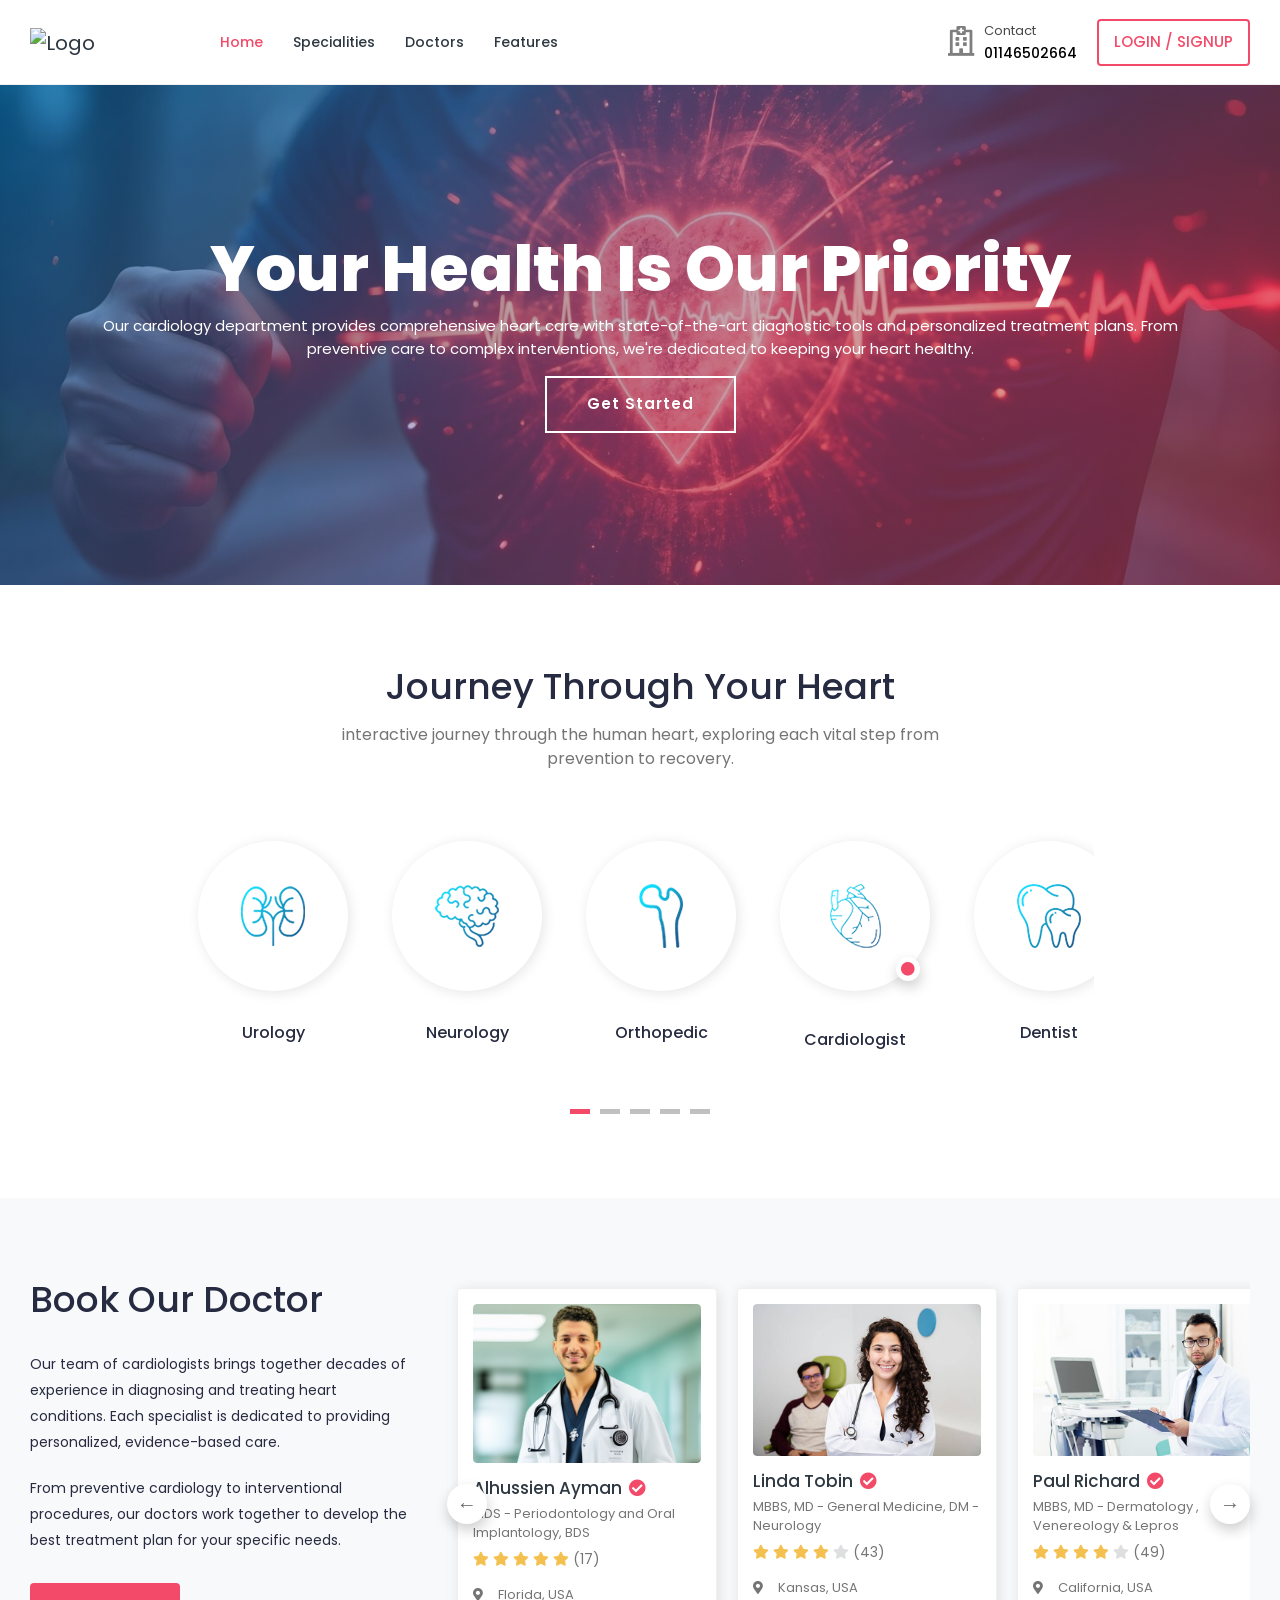
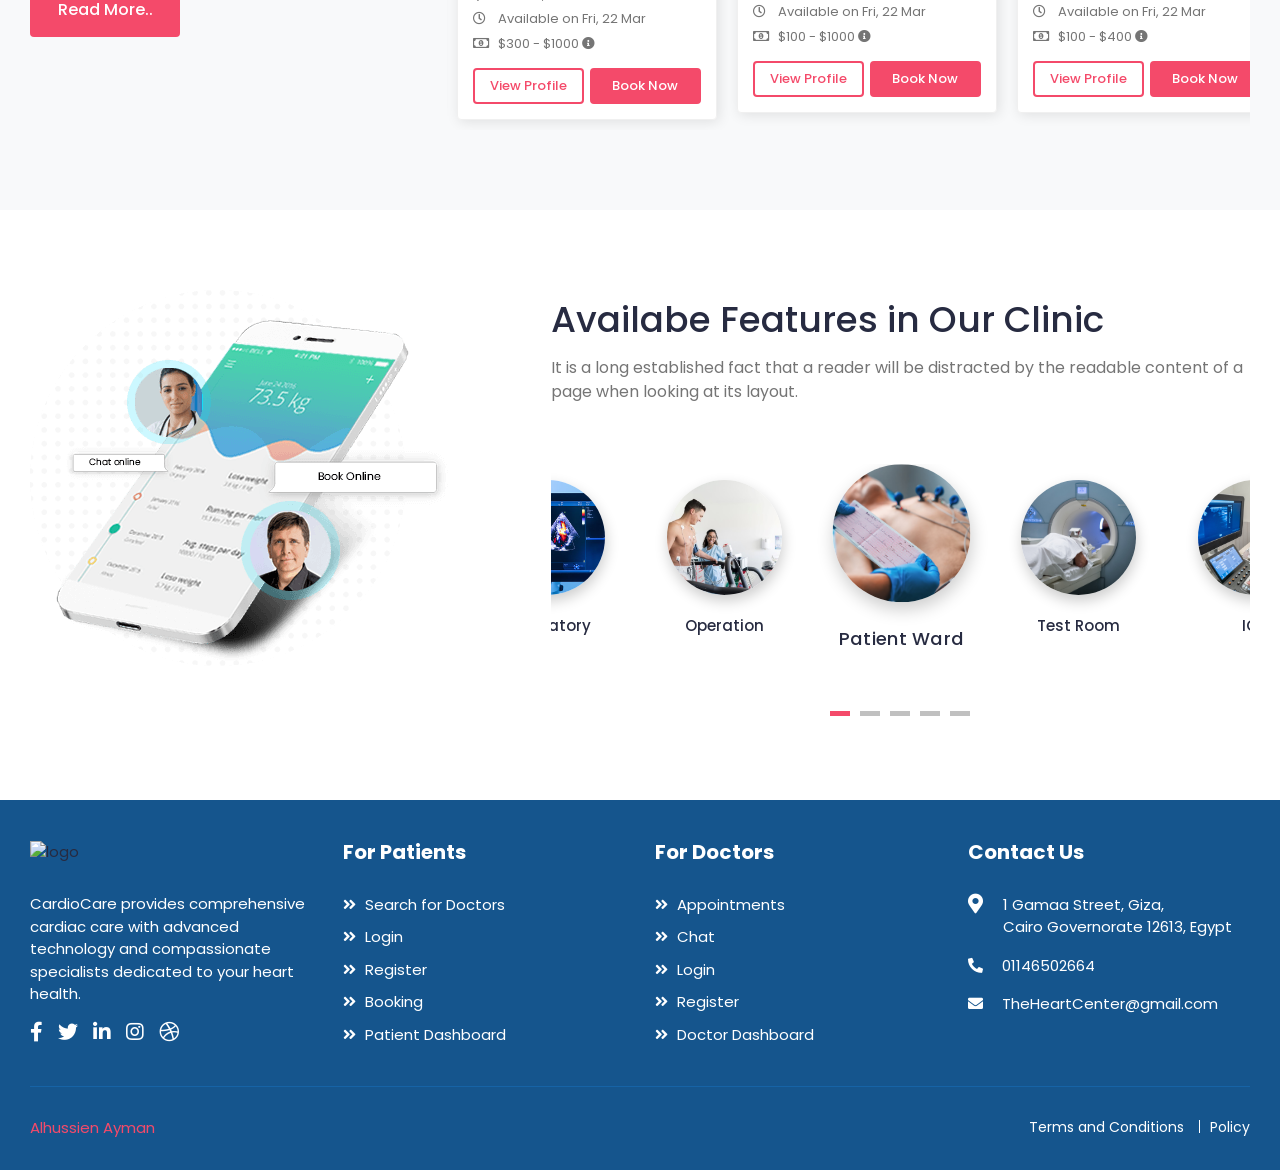
==== Frontend/index.html @ 0a68c45b "index add" ====
<!DOCTYPE html>
<html lang="en">
  <head>
    <meta charset="utf-8" />
    <meta
      name="viewport"
      content="width=device-width, initial-scale=1.0, user-scalable=0"
    />

    <title>Cardiology_WTever</title>

    <!-- Favicons -->
    <link
      type="image/x-icon"
      href="assets/img/LogoCardioshape.png"
      rel="icon"
    />

    <!-- Bootstrap CSS -->
    <link rel="stylesheet" href="assets/css/bootstrap.min.css" />

    <!-- Fontawesome CSS -->
    <link
      rel="stylesheet"
      href="assets/plugins/fontawesome/css/fontawesome.min.css"
    />
    <link rel="stylesheet" href="assets/plugins/fontawesome/css/all.min.css" />

    <!-- Main CSS -->
    <link rel="stylesheet" href="assets/css/style.css" />
    <link rel="stylesheet" href="assets/css/index.css" />
  </head>
  <body>
<!-- Main Wrapper -->
<div class="main-wrapper">
    <!-- Header -->
    <header class="header">
      <nav class="navbar navbar-expand-lg header-nav">
        <div class="navbar-header">
          <a id="mobile_btn" href="javascript:void(0);">
            <span class="bar-icon">
              <span></span>
              <span></span>
              <span></span>
            </span>
          </a>
          <a href="index.html" class="navbar-brand logo">
            <img src="assets/img/logotest.png" class="img-fluid" alt="Logo" />
          </a>
        </div>
        <div class="main-menu-wrapper">
          <div class="menu-header">
            <a href="index.html" class="menu-logo">
              <img src="assets/img/logotest.png" class="img-fluid" alt="Logo" />
            </a>
            <a id="menu_close" class="menu-close" href="javascript:void(0);">
              <i class="fas fa-times"></i>
            </a>
          </div>
          <ul class="main-nav">
            <li class="active">
              <a href="index.html">Home</a>
            </li>
            <li class="has-submenu">
              <a href="#Specialities"> Specialities </a>
              <ul class="submenu">
           
              </ul>
            </li>
            <li class="has-submenu">
              <a href="#Doctors">Doctors </a>
              <ul class="submenu">

              </ul>
            </li>
         
            <li>
              <a href="#Features" >Features</a>
            </li>
            <li class="login-link">
              <a href="login.html">Login / Signup</a>
            </li>
          </ul>
        </div>
        <ul class="nav header-navbar-rht">
          <li class="nav-item contact-item">
            <div class="header-contact-img">
              <i class="far fa-hospital"></i>
            </div>
            <div class="header-contact-detail">
              <p class="contact-header">Contact</p>
              <p class="contact-info-header">01146502664</p>
            </div>
          </li>
          <li class="nav-item">
            <a class="nav-link header-login custom-button" href="login.html"
              >login / Signup
            </a>
          </li>
        </ul>
      </nav>
    </header>
    <!-- /Header -->
 <!-- Home Banner -->
  <section class="hero">
        <div class="container">
            <h1>Your Health Is Our Priority</h1>
            <p>Our cardiology department provides comprehensive heart care with state-of-the-art diagnostic tools and personalized treatment plans. From preventive care to complex interventions, we're dedicated to keeping your heart healthy.</p>
            <a href="login.html" class="cta-button">Get Started</a>
        </div>
    </section>

  </section>
   <!-- Clinic and Specialities -->
   <section id="Specialities" class="section section-specialities">
    <div class="container-fluid">
      <div class="section-header text-center">
        <h2>Journey Through Your Heart</h2>
        <p class="sub-title">
            interactive journey through the human heart, exploring each vital step from prevention to recovery. 
      </div>
      <div class="row justify-content-center">
        <div class="col-md-9">
          <!-- Slider -->
          <div class="specialities-slider slider">
            <!-- Slider Item -->
            <div class="speicality-item text-center">
              <div class="speicality-img">
                <img
                  src="assets/img/specialities/specialities-01.png"
                  class="img-fluid"
                  alt="Speciality"
                />
                <!-- <span><i class="fa fa-circle" style="color: rgb(255, 221, 1);" aria-hidden="false"></i></span> -->
              </div>
              <p>Urology</p>
            </div>
            <!-- /Slider Item -->

            <!-- Slider Item -->
            <div class="speicality-item text-center">
              <div class="speicality-img">
                <img
                  src="assets/img/specialities/specialities-02.png"
                  class="img-fluid"
                  alt="Speciality"
                />
                <!-- <span><i class="fa fa-circle" aria-hidden="true"></i></span> -->
              </div>
              <p>Neurology</p>
            </div>
            <!-- /Slider Item -->

            <!-- Slider Item -->
            <div class="speicality-item text-center">
              <div class="speicality-img">
                <img
                  src="assets/img/specialities/specialities-03.png"
                  class="img-fluid"
                  alt="Speciality"
                />
                <!-- <span><i class="fa fa-circle" aria-hidden="true"></i></span> -->
              </div>
              <p>Orthopedic</p>
            </div>
            <!-- /Slider Item -->

            <!-- Slider Item -->
            <div class="speicality-item text-center">
              <a
                href="another-page.html"
                style="
                  text-decoration: none;
                  display: inline-block;
                  width: 100%;
                "
              >
                <div class="speicality-img" style="position: relative">
                  <img
                    src="assets/img/specialities/specialities-04.png"
                    class="img-fluid"
                    alt="Speciality"
                  />
                  <span>
                    <i
                      class="fa fa-circle"
                      style="color: #f44a6a; font-size: 14px"
                      aria-hidden="true"
                    ></i>
                  </span>
                </div>
              </a>
              <p>Cardiologist</p>
            </div>

            <!-- /Slider Item -->

            <!-- Slider Item -->
            <div class="speicality-item text-center">
              <div class="speicality-img">
                <img
                  src="assets/img/specialities/specialities-05.png"
                  class="img-fluid"
                  alt="Speciality"
                />
                <!-- <span><i class="fa fa-circle" aria-hidden="true"></i></span> -->
              </div>
              <p>Dentist</p>
            </div>
            <!-- /Slider Item -->
          </div>
          <!-- /Slider -->
        </div>
      </div>
    </div>
  </section>
  <!-- Clinic and Specialities -->
  <!-- Popular Section -->
  <section id="Doctors"  class="section section-doctor">
    <div class="container-fluid">
      <div class="row">
        <div class="col-lg-4">
          <div class="section-header">
            <h2>Book Our Doctor</h2>
        
          </div>
          <div class="about-content">
            <p>
              Our team of cardiologists brings together decades of experience in diagnosing and treating heart conditions. Each specialist is dedicated to providing personalized, evidence-based care.
            </p>
            <p>
              From preventive cardiology to interventional procedures, our doctors work together to develop the best treatment plan for your specific needs.
            </p>
            <a href="javascript:;">Read More..</a>
          </div>
        </div>
        <div class="col-lg-8">
          <div class="doctor-slider slider">
            <!-- Doctor Widget -->
            <div class="profile-widget">
              <div class="doc-img">
                <a href="doctor-profile.html">
                  <img
                    class="img-fluid"
                    alt="User Image"
                    src="assets/img/doctors/Dr.AlhussienAyman.png"
                  />
                </a>
                <a href="javascript:void(0)" class="fav-btn">
                  <i class="far fa-bookmark"></i>
                </a>
              </div>
              <div class="pro-content">
                <h3 class="title">
                  <a href="doctor-profile.html">Alhussien Ayman</a>
                  <i class="fas fa-check-circle verified"></i>
                </h3>
                <p class="speciality">
                  MDS - Periodontology and Oral Implantology, BDS
                </p>
                <div class="rating">
                  <i class="fas fa-star filled"></i>
                  <i class="fas fa-star filled"></i>
                  <i class="fas fa-star filled"></i>
                  <i class="fas fa-star filled"></i>
                  <i class="fas fa-star filled"></i>
                  <span class="d-inline-block average-rating">(17)</span>
                </div>
                <ul class="available-info">
                  <li>
                    <i class="fas fa-map-marker-alt"></i> Florida, USA
                  </li>
                  <li>
                    <i class="far fa-clock"></i> Available on Fri, 22 Mar
                  </li>
                  <li>
                    <i class="far fa-money-bill-alt"></i> $300 - $1000
                    <i
                      class="fas fa-info-circle"
                      data-toggle="tooltip"
                      title="Lorem Ipsum"
                    ></i>
                  </li>
                </ul>
                <div class="row row-sm">
                  <div class="col-6">
                    <a href="doctor-profile.html" class="btn view-btn"
                      >View Profile</a
                    >
                  </div>
                  <div class="col-6">
                    <a href="booking.html" class="btn book-btn">Book Now</a>
                  </div>
                </div>
              </div>
            </div>
            <!-- /Doctor Widget -->

            <!-- Doctor Widget -->
            <div class="profile-widget">
              <div class="doc-img">
                <a href="doctor-profile.html">
                  <img
                    class="img-fluid"
                    alt="User Image"
                    src="assets/img/doctors/doctor-07.jpg"
                  />
                </a>
                <a href="javascript:void(0)" class="fav-btn">
                  <i class="far fa-bookmark"></i>
                </a>
              </div>
              <div class="pro-content">
                <h3 class="title">
                  <a href="doctor-profile.html">Linda Tobin</a>
                  <i class="fas fa-check-circle verified"></i>
                </h3>
                <p class="speciality">
                  MBBS, MD - General Medicine, DM - Neurology
                </p>
                <div class="rating">
                  <i class="fas fa-star filled"></i>
                  <i class="fas fa-star filled"></i>
                  <i class="fas fa-star filled"></i>
                  <i class="fas fa-star filled"></i>
                  <i class="fas fa-star"></i>
                  <span class="d-inline-block average-rating">(43)</span>
                </div>
                <ul class="available-info">
                  <li><i class="fas fa-map-marker-alt"></i> Kansas, USA</li>
                  <li>
                    <i class="far fa-clock"></i> Available on Fri, 22 Mar
                  </li>
                  <li>
                    <i class="far fa-money-bill-alt"></i> $100 - $1000
                    <i
                      class="fas fa-info-circle"
                      data-toggle="tooltip"
                      title="Lorem Ipsum"
                    ></i>
                  </li>
                </ul>
                <div class="row row-sm">
                  <div class="col-6">
                    <a href="doctor-profile.html" class="btn view-btn"
                      >View Profile</a
                    >
                  </div>
                  <div class="col-6">
                    <a href="booking.html" class="btn book-btn">Book Now</a>
                  </div>
                </div>
              </div>
            </div>
            <!-- /Doctor Widget -->

            <!-- Doctor Widget -->
            <div class="profile-widget">
              <div class="doc-img">
                <a href="doctor-profile.html">
                  <img
                    class="img-fluid"
                    alt="User Image"
                    src="assets/img/doctors/doctor-08.jpg"
                  />
                </a>
                <a href="javascript:void(0)" class="fav-btn">
                  <i class="far fa-bookmark"></i>
                </a>
              </div>
              <div class="pro-content">
                <h3 class="title">
                  <a href="doctor-profile.html">Paul Richard</a>
                  <i class="fas fa-check-circle verified"></i>
                </h3>
                <p class="speciality">
                  MBBS, MD - Dermatology , Venereology & Lepros
                </p>
                <div class="rating">
                  <i class="fas fa-star filled"></i>
                  <i class="fas fa-star filled"></i>
                  <i class="fas fa-star filled"></i>
                  <i class="fas fa-star filled"></i>
                  <i class="fas fa-star"></i>
                  <span class="d-inline-block average-rating">(49)</span>
                </div>
                <ul class="available-info">
                  <li>
                    <i class="fas fa-map-marker-alt"></i> California, USA
                  </li>
                  <li>
                    <i class="far fa-clock"></i> Available on Fri, 22 Mar
                  </li>
                  <li>
                    <i class="far fa-money-bill-alt"></i> $100 - $400
                    <i
                      class="fas fa-info-circle"
                      data-toggle="tooltip"
                      title="Lorem Ipsum"
                    ></i>
                  </li>
                </ul>
                <div class="row row-sm">
                  <div class="col-6">
                    <a href="doctor-profile.html" class="btn view-btn"
                      >View Profile</a
                    >
                  </div>
                  <div class="col-6">
                    <a href="booking.html" class="btn book-btn">Book Now</a>
                  </div>
                </div>
              </div>
            </div>
            <!-- Doctor Widget -->
          </div>
        </div>
      </div>
    </div>
  </section>
  <!-- /Popular Section -->

   <!-- Availabe Features -->
   <section id ="Features" class="section section-features">
    <div class="container-fluid">
      <div class="row">
        <div class="col-md-5 features-img">
          <img
            src="assets/img/features/feature.png"
            class="img-fluid"
            alt="Feature"
          />
        </div>
        <div class="col-md-7">
          <div class="section-header">
            <h2 class="mt-2">Availabe Features in Our Clinic</h2>
            <p>
              It is a long established fact that a reader will be distracted
              by the readable content of a page when looking at its layout.
            </p>
          </div>
          <div class="features-slider slider">
            <!-- Slider Item -->
            <div class="feature-item text-center">
              <img
                src="assets/img/features/ECG.jpg"
                class="img-fluid"
                alt="Feature"
              />
              <p>Patient Ward</p>
            </div>
            <!-- /Slider Item -->

            <!-- Slider Item -->
            <div class="feature-item text-center">
              <img
                src="assets/img/features/Cardiac MRI.jpg"
                class="img-fluid"
                alt="Feature"
              />
              <p>Test Room</p>
            </div>
            <!-- /Slider Item -->

            <!-- Slider Item -->
            <div class="feature-item text-center">
              <img
                src="assets/img/features/ECHO.jpg"
                class="img-fluid"
                alt="Feature"
              />
              <p>ICU</p>
            </div>
            <!-- /Slider Item -->

            <!-- Slider Item -->
            <div class="feature-item text-center">
              <img
                src="assets/img/features/3D-Echocardiography.jpg"
                class="img-fluid"
                alt="Feature"
              />
              <p>Laboratory</p>
            </div>
            <!-- /Slider Item -->

            <!-- Slider Item -->
            <div class="feature-item text-center">
              <img
                src="assets/img/features/Stess Testing.jpg"
                class="img-fluid"
                alt="Feature"
              />
              <p>Operation</p>
            </div>
            <!-- /Slider Item -->

            <!-- /Slider Item -->
          </div>
        </div>
      </div>
    </div>
  </section>
  <!-- Availabe Features -->
  <!-- Availabe Features -->

  <!-- Footer -->
  <footer class="footer">
    <!-- Footer Top -->
    <div class="footer-top">
      <div class="container-fluid">
        <div class="row">
          <div class="col-lg-3 col-md-6">
            <!-- Footer Widget -->
            <div class="footer-widget footer-about">
              <div class="footer-logo">
                <img src="assets/img/footerlogo.png" alt="logo" />
              </div>
              <div class="footer-about-content">
                <p>
                  CardioCare provides comprehensive cardiac care with advanced technology and compassionate specialists dedicated to your heart health.
                </p>
                <div class="social-icon">
                  <ul>
                    <li>
                      <a href="#" target="_blank"
                        ><i class="fab fa-facebook-f"></i>
                      </a>
                    </li>
                    <li>
                      <a href="#" target="_blank"
                        ><i class="fab fa-twitter"></i>
                      </a>
                    </li>
                    <li>
                      <a href="#" target="_blank"
                        ><i class="fab fa-linkedin-in"></i
                      ></a>
                    </li>
                    <li>
                      <a href="#" target="_blank"
                        ><i class="fab fa-instagram"></i
                      ></a>
                    </li>
                    <li>
                      <a href="#" target="_blank"
                        ><i class="fab fa-dribbble"></i>
                      </a>
                    </li>
                  </ul>
                </div>
              </div>
            </div>
            <!-- /Footer Widget -->
          </div>

          <div class="col-lg-3 col-md-6">
            <!-- Footer Widget -->
            <div class="footer-widget footer-menu">
              <h2 class="footer-title">For Patients</h2>
              <ul>
                <li>
                  <a href="search.html"
                    ><i class="fas fa-angle-double-right"></i> Search for
                    Doctors</a
                  >
                </li>
                <li>
                  <a href="login.html"
                    ><i class="fas fa-angle-double-right"></i> Login</a
                  >
                </li>
                <li>
                  <a href="register.html"
                    ><i class="fas fa-angle-double-right"></i> Register</a
                  >
                </li>
                <li>
                  <a href="booking.html"
                    ><i class="fas fa-angle-double-right"></i> Booking</a
                  >
                </li>
                <li>
                  <a href="patient-dashboard.html"
                    ><i class="fas fa-angle-double-right"></i> Patient
                    Dashboard</a
                  >
                </li>
              </ul>
            </div>
            <!-- /Footer Widget -->
          </div>

          <div class="col-lg-3 col-md-6">
            <!-- Footer Widget -->
            <div class="footer-widget footer-menu">
              <h2 class="footer-title">For Doctors</h2>
              <ul>
                <li>
                  <a href="appointments.html"
                    ><i class="fas fa-angle-double-right"></i>
                    Appointments</a
                  >
                </li>
                <li>
                  <a href="chat.html"
                    ><i class="fas fa-angle-double-right"></i> Chat</a
                  >
                </li>
                <li>
                  <a href="login.html"
                    ><i class="fas fa-angle-double-right"></i> Login</a
                  >
                </li>
                <li>
                  <a href="doctor-register.html"
                    ><i class="fas fa-angle-double-right"></i> Register</a
                  >
                </li>
                <li>
                  <a href="doctor-dashboard.html"
                    ><i class="fas fa-angle-double-right"></i> Doctor
                    Dashboard</a
                  >
                </li>
              </ul>
            </div>
            <!-- /Footer Widget -->
          </div>

          <div class="col-lg-3 col-md-6">
            <!-- Footer Widget -->
            <div class="footer-widget footer-contact">
              <h2 class="footer-title">Contact Us</h2>
              <div class="footer-contact-info">
                <div class="footer-address">
                  <span><i class="fas fa-map-marker-alt"></i></span>
                 <p>
                  1 Gamaa Street, Giza,<br />
                  Cairo Governorate 12613, Egypt
                  </p> 
                </div>
                <p>
                  <i class="fas fa-phone-alt"></i>
                  01146502664
                </p>
                <p class="mb-0">
                  <i class="fas fa-envelope"></i>
                  TheHeartCenter@gmail.com
                </p>
              </div>
            </div>
            <!-- /Footer Widget -->
          </div>
        </div>
      </div>
    </div>
    <!-- /Footer Top -->

    <!-- Footer Bottom -->
    <div class="footer-bottom">
      <div class="container-fluid">
        <!-- Copyright -->
        <div class="copyright">
          <div class="row">
            <div class="col-md-6 col-lg-6">
              <div class="copyright-text">
                <p class="mb-0">
                  <a
                    href="https://www.youtube.com/channel/UCOf3bbODZA6ec8B9465gD2Q"
                    >Alhussien Ayman
                  </a>
                </p>
              </div>
            </div>
            <div class="col-md-6 col-lg-6">
              <!-- Copyright Menu -->
              <div class="copyright-menu">
                <ul class="policy-menu">
                  <li>
                    <a href="term-condition.html">Terms and Conditions</a>
                  </li>
                  <li><a href="privacy-policy.html">Policy</a></li>
                </ul>
              </div>
              <!-- /Copyright Menu -->
            </div>
          </div>
        </div>
        <!-- /Copyright -->
      </div>
    </div>
    <!-- /Footer Bottom -->
  </footer>
  <!-- /Footer -->
</div>
<!-- /Main Wrapper -->

    <!-- jQuery -->
    <script src="assets/js/jquery.min.js"></script>

    <!-- Bootstrap Core JS -->
    <script src="assets/js/popper.min.js"></script>
    <script src="assets/js/bootstrap.min.js"></script>

    <!-- Slick JS -->
    <script src="assets/js/slick.js"></script>

    <!-- Custom JS -->
    <script src="assets/js/script.js"></script>
  </body>

  <!-- doccure/  30 Nov 2019 04:11:53 GMT -->
</html>
---- Frontend/assets/css/style.css ----
/*============================
 [Table of CSS]
 
1. General
2. Table
3. Bootstrap Classes
4. Avatar
5. Select2
6. Nav Tabs
7. Modal
8. Components
9. Slick Slider
10. Focus Label
11. Header
12. Mobile Menu
13. Footer
14. Login
15. Home
16. Search
17. Doctor Profile
18. Booking
19. Checkout
20. Booking Success
21. Invoice View
22. Schedule Timings
23. Doctor Dashboard
24. Patient Profile
25. Add Billing
26. Chat
27. Doctor Profile Settings
28. Calendar
29. Patient Dashboard
30. Profile Settings
31. Appoitment List
37. Terms and Conditions
38. Responsive

========================================*/

/*-----------------
	1. General
-----------------------*/

@import url('https://fonts.googleapis.com/css?family=Poppins:300,400,500,700,900');
@font-face {
	font-family: 'Material Icons';
	font-style: normal;
	font-weight: 400;
	src: url(../fonts/MaterialIcons-Regular.eot); /* For IE6-8 */
	src: local('Material Icons'),
	local('MaterialIcons-Regular'),
	url(../fonts/MaterialIcons-Regular.html) format('woff2'),
	url(../fonts/MaterialIcons-Regular.woff) format('woff'),
	url(../fonts/MaterialIcons-Regular.ttf) format('truetype');
}
.material-icons {
	font-family: 'Material Icons';
	font-weight: normal;
	font-style: normal;
	font-size: 24px;
	display: inline-block;
	line-height: 1;
	text-transform: none;
	letter-spacing: normal;
	word-wrap: normal;
	white-space: nowrap;
	direction: ltr;
	-webkit-font-smoothing: antialiased;
	text-rendering: optimizeLegibility;
	-moz-osx-font-smoothing: grayscale;
	font-feature-settings: 'liga';
}

html {
    height: 100%;
}
body {
	background-color: #f8f9fa;
	color: #272b41;
    font-family: "Poppins",sans-serif;
	font-size: 0.9375rem;
    height: 100%;
	overflow-x: hidden;
}
h1, h2, h3, h4, h5, h6 {
	color: #272b41;
	font-weight: 500;
}
.h1, h1 {
    font-size: 2.25rem;
}
.h2, h2 {
    font-size: 1.875rem;
}
.h3, h3 {
    font-size: 1.5rem;
}
.h4, h4 {
    font-size: 1.125rem;
}
.h5, h5 {
    font-size: 1rem;
}
.h6, h6 {
    font-size: 0.875rem;
}

a {
    color: #2E3842;
}
a:hover {
	color:  #F44A6A;
}
a:hover,
a:active,
a:focus {
	outline: none;
	text-decoration: none;
}
input:-webkit-autofill,
input:-webkit-autofill:hover,
input:-webkit-autofill:focus {
    -webkit-box-shadow: 0 0 0px 1000px white inset !important;
}
input,
button,
a {
	transition: all 0.4s ease;
	-moz-transition: all 0.4s ease;
	-o-transition: all 0.4s ease;
	-ms-transition: all 0.4s ease;
	-webkit-transition: all 0.4s ease;
}
button:focus {
	outline: 0;
}
input[type=text],
input[type=password] {
	-webkit-appearance: none;
	-moz-appearance: none;
	appearance: none;
}
.btn.focus, .btn:focus {
	box-shadow: inherit;
}
.form-control {
    border-color: #dcdcdc;
    color: #333;
	font-size: 15px;
    min-height: 46px;
	padding: 6px 15px;
}
.table .form-control {
	font-size: 14px;
	min-height: 38px;
}
.container-fluid {
	padding-left: 30px;
	padding-right: 30px;
}
.form-control::-webkit-input-placeholder {
	color: #858585;
	font-size: 14px;
}
.form-control::-moz-placeholder {
	color: #858585;
	font-size: 14px;
}
.form-control:-ms-input-placeholder {
	color: #858585;
	font-size: 14px;
}
.form-control::-ms-input-placeholder {
	color: #858585;
	font-size: 14px;
}
.form-control::placeholder {
	color: #858585;
	font-size: 14px;
}
.list-group-item {
	border: 1px solid #f0f0f0;
}
.content {
	min-height: 200px;
	padding: 30px 0 0;
}

/*-----------------
	2. Table
-----------------------*/

.table {
	color: #272b41;
	max-width: 100%;
	margin-bottom: 0;
	width: 100%;
}
.table-striped > tbody > tr:nth-of-type(2n+1) {
	background-color: #f8f9fa;
}
.table.no-border > tbody > tr > td,
.table > tbody > tr > th,
.table.no-border > tfoot > tr > td,
.table.no-border > tfoot > tr > th,
.table.no-border > thead > tr > td,
.table.no-border > thead > tr > th {
	border-top: 0;
	padding: 10px 8px;
}
.table-nowrap td,
.table-nowrap th {
	white-space: nowrap
}
.table.dataTable {
	border-collapse: collapse !important;
}
table.table td h2 {
	display: inline-block;
	font-size: inherit;
	font-weight: 400;
	margin: 0;
	padding: 0;
	vertical-align: middle;
}
table.table td h2.table-avatar {
	-webkit-box-align: center;
	-ms-flex-align: center;
	align-items: center;
	display: -webkit-inline-box;
	display: -ms-inline-flexbox;
	display: inline-flex;
    font-size: inherit;
    font-weight: 400;
    margin: 0;
    padding: 0;
    vertical-align: middle;
	white-space: nowrap;
}
table.table td h2 a {
	color: #272b41;
}
table.table td h2 a:hover {
	color: #09dca4;
}
table.table td h2 span {
	color: #888;
	display: block;
	font-size: 12px;
	margin-top: 3px;
}
.table thead {
	border-bottom: 1px solid rgba(0, 0, 0, 0.03);
}
.table thead tr th {
	border-bottom: 1px solid rgba(0, 0, 0, 0.05);
}
.table tbody tr {
	border-bottom: 1px solid rgba(0, 0, 0, 0.05);
}
.table tbody tr:last-child {
	border-color: transparent;
}
.table.table-center td,
.table.table-center th {
	vertical-align: middle;
}
.table-hover tbody tr:hover {
	background-color: #f7f7f7;
}
.table-hover tbody tr:hover td {
	color: #474648;
}
.table-striped thead tr {
	border-color: transparent;
}
.table-striped tbody tr {
	border-color: transparent;
}
.table-striped tbody tr:nth-of-type(even) {
	background-color: rgba(255, 255, 255, 0.3);
}
.table-striped tbody tr:nth-of-type(odd) {
	background-color: rgba(235, 235, 235, 0.4);
}
.table-bordered {
	border: 1px solid rgba(0, 0, 0, 0.05) !important;
}
.table-bordered th,
.table-bordered td {
	border-color: rgba(0, 0, 0, 0.05);
}
.card-table .card-body {
    padding: 0;
}
.card-table .card-body .table > thead > tr > th {
    border-top: 0;
}
.card-table .table tr td:first-child,
.card-table .table tr th:first-child {
    padding-left: 1.5rem;
}
.card-table .table tr td:last-child,
.card-table .table tr th:last-child {
    padding-right: 1.5rem;
}
.card-table .table td, .card-table .table th {
    border-top: 1px solid #e2e5e8;
    padding: 1rem 0.75rem;
    white-space: nowrap;
}

/*-----------------
	3. Bootstrap Classes
-----------------------*/

.btn.focus, .btn:focus {
    box-shadow: unset;
}
.btn-white {
	background-color: #fff;
	border: 1px solid #ccc;
	color: #272b41;
}
.btn.btn-rounded {
	border-radius: 50px;
}
.bg-primary,
.badge-primary {
	background-color: #09e5ab !important;
}
a.bg-primary:focus, 
a.bg-primary:hover, 
button.bg-primary:focus, 
button.bg-primary:hover {
    background-color: #09dca4 !important;
}
.bg-success,
.badge-success {
	background-color: #00e65b !important;
}
a.bg-success:focus, 
a.bg-success:hover, 
button.bg-success:focus, 
button.bg-success:hover {
    background-color: #00cc52 !important;
}
.bg-info,
.badge-info {
	background-color: #009efb !important;
}
a.bg-info:focus, 
a.bg-info:hover, 
button.bg-info:focus, 
button.bg-info:hover {
    background-color: #028ee1 !important;
}
.bg-warning,
.badge-warning {
	background-color: #ffbc34 !important;
}
a.bg-warning:focus, 
a.bg-warning:hover, 
button.bg-warning:focus, 
button.bg-warning:hover {
    background-color: #e9ab2e !important;
}
.bg-danger,
.badge-danger {
	background-color: #ff0100 !important;
}
a.bg-danger:focus, 
a.bg-danger:hover, 
button.bg-danger:focus, 
button.bg-danger:hover {
    background-color: #e63333 !important;
}
.bg-white {
	background-color: #fff;
}
.bg-purple,
.badge-purple {
    background-color: #9368e9 !important;
}
.text-primary,
.dropdown-menu > li > a.text-primary {
	color: #09e5ab !important;
}
.text-success,
.dropdown-menu > li > a.text-success {
	color: #00cc52 !important;
}
.text-danger,
.dropdown-menu > li > a.text-danger {
	color: #ff0100 !important;
}
.text-info,
.dropdown-menu > li > a.text-info {
	color: #009efb !important;
}
.text-warning,
.dropdown-menu > li > a.text-warning {
	color: #ffbc34 !important;
}
.text-purple,
.dropdown-menu > li > a.text-purple {
	color: #7460ee !important;
}
.text-muted {
    color: #757575 !important;
}
.btn-primary {
	background-color: #09e5ab;
	border: 1px solid #09e5ab;
}
.btn-primary:hover,
.btn-primary:focus,
.btn-primary.active,
.btn-primary:active,
.open > .dropdown-toggle.btn-primary {
	background-color: #09dca4;
	border: 1px solid #09dca4;
}
.btn-primary.active.focus,
.btn-primary.active:focus,
.btn-primary.active:hover,
.btn-primary.focus:active,
.btn-primary:active:focus,
.btn-primary:active:hover,
.open > .dropdown-toggle.btn-primary.focus,
.open > .dropdown-toggle.btn-primary:focus,
.open > .dropdown-toggle.btn-primary:hover {
	background-color: #09dca4;
	border: 1px solid #09dca4;
}
.btn-primary.active:not(:disabled):not(.disabled),
.btn-primary:active:not(:disabled):not(.disabled),
.show > .btn-primary.dropdown-toggle {
	background-color: #09dca4;
	border-color: #09dca4;
	color: #fff;
}
.btn-primary.active:focus:not(:disabled):not(.disabled), 
.btn-primary:active:focus:not(:disabled):not(.disabled), 
.show > .btn-primary.dropdown-toggle:focus {
	box-shadow: unset;
}
.btn-primary.disabled, .btn-primary:disabled {
    background-color: #09e5ab;
    border-color: #09e5ab;
    color: #fff;
}
.btn-secondary.active:focus:not(:disabled):not(.disabled), 
.btn-secondary:active:focus:not(:disabled):not(.disabled), 
.show > .btn-secondary.dropdown-toggle:focus {
	box-shadow: unset;
}
.btn-success {
	background-color: #00e65b;
	border: 1px solid #00e65b
}
.btn-success:hover,
.btn-success:focus,
.btn-success.active,
.btn-success:active,
.open > .dropdown-toggle.btn-success {
	background-color: #00cc52;
	border: 1px solid #00cc52;
	color: #fff;
}
.btn-success.active.focus,
.btn-success.active:focus,
.btn-success.active:hover,
.btn-success.focus:active,
.btn-success:active:focus,
.btn-success:active:hover,
.open > .dropdown-toggle.btn-success.focus,
.open > .dropdown-toggle.btn-success:focus,
.open > .dropdown-toggle.btn-success:hover {
	background-color: #00cc52;
	border: 1px solid #00cc52
}
.btn-success.active:not(:disabled):not(.disabled),
.btn-success:active:not(:disabled):not(.disabled),
.show > .btn-success.dropdown-toggle {
	background-color: #00cc52;
	border-color: #00cc52;
	color: #fff;
}
.btn-success.active:focus:not(:disabled):not(.disabled), 
.btn-success:active:focus:not(:disabled):not(.disabled), 
.show > .btn-success.dropdown-toggle:focus {
	box-shadow: unset;
}
.btn-success.disabled, .btn-success:disabled {
    background-color: #00e65b;
    border-color: #00e65b;
    color: #fff;
}
.btn-info {
	background-color: #009efb;
	border: 1px solid #009efb
}
.btn-info:hover,
.btn-info:focus,
.btn-info.active,
.btn-info:active,
.open > .dropdown-toggle.btn-info {
	background-color: #028ee1;
	border: 1px solid #028ee1
}
.btn-info.active.focus,
.btn-info.active:focus,
.btn-info.active:hover,
.btn-info.focus:active,
.btn-info:active:focus,
.btn-info:active:hover,
.open > .dropdown-toggle.btn-info.focus,
.open > .dropdown-toggle.btn-info:focus,
.open > .dropdown-toggle.btn-info:hover {
	background-color: #028ee1;
	border: 1px solid #028ee1
}
.btn-info.active:not(:disabled):not(.disabled),
.btn-info:active:not(:disabled):not(.disabled),
.show > .btn-info.dropdown-toggle {
	background-color: #028ee1;
	border-color: #028ee1;
	color: #fff;
}
.btn-info.active:focus:not(:disabled):not(.disabled), 
.btn-info:active:focus:not(:disabled):not(.disabled), 
.show > .btn-info.dropdown-toggle:focus {
	box-shadow: unset;
}
.btn-info.disabled, .btn-info:disabled {
    background-color: #009efb;
    border-color: #009efb;
    color: #fff;
}
.btn-warning {
	background-color: #ffbc34;
	border: 1px solid #ffbc34
}
.btn-warning:hover,
.btn-warning:focus,
.btn-warning.active,
.btn-warning:active,
.open > .dropdown-toggle.btn-warning {
	background-color: #e9ab2e;
	border: 1px solid #e9ab2e
}
.btn-warning.active.focus,
.btn-warning.active:focus,
.btn-warning.active:hover,
.btn-warning.focus:active,
.btn-warning:active:focus,
.btn-warning:active:hover,
.open > .dropdown-toggle.btn-warning.focus,
.open > .dropdown-toggle.btn-warning:focus,
.open > .dropdown-toggle.btn-warning:hover {
	background-color: #e9ab2e;
	border: 1px solid #e9ab2e
}
.btn-warning.active:not(:disabled):not(.disabled),
.btn-warning:active:not(:disabled):not(.disabled),
.show > .btn-warning.dropdown-toggle {
	background-color: #e9ab2e;
	border-color: #e9ab2e;
	color: #fff;
}
.btn-warning.active:focus:not(:disabled):not(.disabled), 
.btn-warning:active:focus:not(:disabled):not(.disabled), 
.show > .btn-warning.dropdown-toggle:focus {
	box-shadow: unset;
}
.btn-warning.disabled, .btn-warning:disabled {
    background-color: #ffbc34;
    border-color: #ffbc34;
    color: #fff;
}
.btn-danger {
	background-color: #ff0100;
	border: 1px solid #ff0100;
}
.btn-danger:hover,
.btn-danger:focus,
.btn-danger.active,
.btn-danger:active,
.open > .dropdown-toggle.btn-danger {
	background-color: #e63333;
	border: 1px solid #e63333;
}
.btn-danger.active.focus,
.btn-danger.active:focus,
.btn-danger.active:hover,
.btn-danger.focus:active,
.btn-danger:active:focus,
.btn-danger:active:hover,
.open > .dropdown-toggle.btn-danger.focus,
.open > .dropdown-toggle.btn-danger:focus,
.open > .dropdown-toggle.btn-danger:hover {
	background-color: #e63333;
	border: 1px solid #e63333;
}
.btn-danger.active:not(:disabled):not(.disabled),
.btn-danger:active:not(:disabled):not(.disabled),
.show > .btn-danger.dropdown-toggle {
	background-color: #e63333;
	border-color: #e63333;
	color: #fff;
}
.btn-danger.active:focus:not(:disabled):not(.disabled), 
.btn-danger:active:focus:not(:disabled):not(.disabled), 
.show > .btn-danger.dropdown-toggle:focus {
	box-shadow: unset;
}
.btn-danger.disabled, .btn-danger:disabled {
    background-color: #f62d51;
    border-color: #f62d51;
    color: #fff;
}
.btn-light.active:focus:not(:disabled):not(.disabled), 
.btn-light:active:focus:not(:disabled):not(.disabled), 
.show > .btn-light.dropdown-toggle:focus {
    box-shadow: unset;
}
.btn-dark.active:focus:not(:disabled):not(.disabled), 
.btn-dark:active:focus:not(:disabled):not(.disabled), 
.show > .btn-dark.dropdown-toggle:focus {
    box-shadow: unset;
}
.btn-outline-primary {
	color: #09e5ab;
	border-color: #09e5ab;
}
.btn-outline-primary:hover {
	background-color: #09e5ab;
	border-color: #09e5ab;
}
.btn-outline-primary:focus, 
.btn-outline-primary.focus {
	box-shadow: none;
}
.btn-outline-primary.disabled, 
.btn-outline-primary:disabled {
	color: #09e5ab;
	background-color: transparent;
}
.btn-outline-primary:not(:disabled):not(.disabled):active, 
.btn-outline-primary:not(:disabled):not(.disabled).active,
.show > .btn-outline-primary.dropdown-toggle {
	background-color: #09e5ab;
	border-color: #09e5ab;
}
.btn-outline-primary:not(:disabled):not(.disabled):active:focus, 
.btn-outline-primary:not(:disabled):not(.disabled).active:focus,
.show > .btn-outline-primary.dropdown-toggle:focus {
	box-shadow: none;
}
.btn-outline-success {
	color: #00e65b;
	border-color: #00e65b;
}
.btn-outline-success:hover {
	background-color: #00e65b;
	border-color: #00e65b;
}
.btn-outline-success:focus, .btn-outline-success.focus {
	box-shadow: none;
}
.btn-outline-success.disabled, .btn-outline-success:disabled {
	color: #00e65b;
	background-color: transparent;
}
.btn-outline-success:not(:disabled):not(.disabled):active, 
.btn-outline-success:not(:disabled):not(.disabled).active,
.show > .btn-outline-success.dropdown-toggle {
	background-color: #00e65b;
	border-color: #00e65b;
}
.btn-outline-success:not(:disabled):not(.disabled):active:focus, 
.btn-outline-success:not(:disabled):not(.disabled).active:focus,
.show > .btn-outline-success.dropdown-toggle:focus {
	box-shadow: none;
}
.btn-outline-info {
	color: #009efb;
	border-color: #009efb;
}
.btn-outline-info:hover {
	color: #fff;
	background-color: #009efb;
	border-color: #009efb;
}
.btn-outline-info:focus, .btn-outline-info.focus {
	box-shadow: none;
}
.btn-outline-info.disabled, .btn-outline-info:disabled {
	background-color: transparent;
	color: #009efb;
}
.btn-outline-info:not(:disabled):not(.disabled):active, 
.btn-outline-info:not(:disabled):not(.disabled).active,
.show > .btn-outline-info.dropdown-toggle {
	background-color: #009efb;
	border-color: #009efb;
}
.btn-outline-info:not(:disabled):not(.disabled):active:focus, 
.btn-outline-info:not(:disabled):not(.disabled).active:focus,
.show > .btn-outline-info.dropdown-toggle:focus {
	box-shadow: none;
}
.btn-outline-warning {
	color: #ffbc34;
	border-color: #ffbc34;
}
.btn-outline-warning:hover {
	color: #212529;
	background-color: #ffbc34;
	border-color: #ffbc34;
}
.btn-outline-warning:focus, .btn-outline-warning.focus {
	box-shadow: none;
}
.btn-outline-warning.disabled, .btn-outline-warning:disabled {
	background-color: transparent;
	color: #ffbc34;
}
.btn-outline-warning:not(:disabled):not(.disabled):active, 
.btn-outline-warning:not(:disabled):not(.disabled).active,
.show > .btn-outline-warning.dropdown-toggle {
	color: #212529;
	background-color: #ffbc34;
	border-color: #ffbc34;
}
.btn-outline-warning:not(:disabled):not(.disabled):active:focus, 
.btn-outline-warning:not(:disabled):not(.disabled).active:focus,
.show > .btn-outline-warning.dropdown-toggle:focus {
	box-shadow: none;
}
.btn-outline-danger {
	color: #ff0100;
	border-color: #ff0100;
}
.btn-outline-danger:hover {
	color: #fff;
	background-color: #ff0100;
	border-color: #ff0100;
}
.btn-outline-danger:focus, .btn-outline-danger.focus {
	box-shadow: none;
}
.btn-outline-danger.disabled, .btn-outline-danger:disabled {
	background-color: transparent;
	color: #ff0100;
}
.btn-outline-danger:not(:disabled):not(.disabled):active, 
.btn-outline-danger:not(:disabled):not(.disabled).active,
.show > .btn-outline-danger.dropdown-toggle {
	background-color: #ff0100;
	border-color: #ff0100;
}
.btn-outline-danger:not(:disabled):not(.disabled):active:focus, 
.btn-outline-danger:not(:disabled):not(.disabled).active:focus,
.show > .btn-outline-danger.dropdown-toggle:focus {
	box-shadow: none;
}
.btn-outline-light {
    color: #ababab;
    border-color: #e6e6e6;
}
.btn-outline-light.disabled, .btn-outline-light:disabled {
    color: #ababab;
}
.pagination > .active > a, 
.pagination > .active > a:focus,
.pagination > .active > a:hover,
.pagination > .active > span,
.pagination > .active > span:focus,
.pagination > .active > span:hover {
	background-color: #20c0f3;
	border-color: #20c0f3;
}
.pagination > li > a, 
.pagination > li > span {
	color: #20c0f3;
}
.page-link:hover {
	color: #20c0f3;
}
.page-link:focus {
	box-shadow: unset;
}
.page-item.active .page-link {
	background-color: #20c0f3;
	border-color: #20c0f3;
}
.dropdown-menu {
    background-color: #fff;
    border: 1px solid rgba(0, 0, 0, 0.1);
    border-radius: 3px;
    box-shadow: inherit;
	font-size: 14px;
    transform-origin: left top 0;
}
.dropdown-item.active, .dropdown-item:active {
    background-color: #0de0fe;
}
.navbar-nav .open .dropdown-menu {
	border: 0;
	box-shadow: 0 0 10px rgba(0, 0, 0, 0.1);
	background-color: #fff;
}
.card {
    border: 1px solid #f0f0f0;
    margin-bottom: 1.875rem;
}
.card-body {
	padding: 1.5rem;
}
.card-title {
    margin-bottom: 15px;
}
.card-header {
	border-bottom: 1px solid #f0f0f0;
	padding: 1rem 1.5rem;
}
.card-footer {
	background-color: #fff;
	border-top: 1px solid #f0f0f0;
	padding: 1rem 1.5rem;
}
.card .card-header {
    background-color: #fff;
    border-bottom: 1px solid #f0f0f0;
}
.card .card-header .card-title {
    margin-bottom: 0;
}
.btn-light {
	border-color: #e6e6e6;
	color: #a6a6a6;
}
.bootstrap-datetimepicker-widget table td.active, .bootstrap-datetimepicker-widget table td.active:hover {
	background-color: #20c0f3;
	text-shadow: unset;
}
.bootstrap-datetimepicker-widget table td.today::before{
	border-bottom-color: #20c0f3;
}
.bg-info-light {
	background-color: rgba(2, 182, 179,0.12) !important;
	color: #1db9aa !important;
}
.bg-primary-light {
	background-color: rgba(17, 148, 247,0.12) !important;
	color: #2196f3 !important;
}
.bg-danger-light {
	background-color: rgba(242, 17, 54,0.12) !important;
	color: #e63c3c !important;
}
.bg-warning-light {
	background-color: rgba(255, 152, 0,0.12) !important;
	color: #f39c12 !important;
}
.bg-success-light {
	background-color: rgba(15, 183, 107,0.12) !important;
	color: #26af48 !important;
}
.bg-purple-light {
	background-color: rgba(197, 128, 255,0.12) !important;
	color: #c580ff !important;
}
.bg-default-light {
	background-color: rgba(40, 52, 71,0.12) !important;
	color: #283447 !important;
}
.text-xs {
	font-size: .75rem !important;
}
.text-sm {
	font-size: .875rem !important;
}
.text-lg {
	font-size: 1.25rem !important;
}
.text-xl {
	font-size: 1.5rem !important;
}
.form-control:focus {
	border-color: #bbb;
	box-shadow: none;
	outline: 0 none;
}
.form-group {
	margin-bottom: 1.25rem;
}

/*-----------------
	4. Avatar
-----------------------*/

.avatar {
	position: relative;
	display: inline-block;
	width: 3rem;
	height: 3rem
}
.avatar > img {
	width: 100%;
	height: 100%;
	-o-object-fit: cover;
	object-fit: cover;
}
.avatar-title {
	width: 100%;
	height: 100%;
	background-color: #20c0f3;
	color: #fff;
	display: -webkit-box;
	display: -ms-flexbox;
	display: flex;
	-webkit-box-align: center;
	-ms-flex-align: center;
	align-items: center;
	justify-content: center;
	-webkit-justify-content: center;
	-ms-flex-pack: center;
}
.avatar-away::before,
.avatar-offline::before,
.avatar-online::before {
	position: absolute;
	right: 0;
	bottom: 0;
	width: 25%;
	height: 25%;
	border-radius: 50%;
	content: '';
	border: 2px solid #fff;
}
.avatar-online::before {
	background-color: #00e65b;
}
.avatar-offline::before {
	background-color: #ff0100;
}
.avatar-away::before {
	background-color: #ffbc34;
}
.avatar .border {
	border-width: 3px !important;
}
.avatar .rounded {
	border-radius: 6px !important;
}
.avatar .avatar-title {
	font-size: 18px;
}
.avatar-xs {
	width: 1.65rem;
	height: 1.65rem;
}
.avatar-xs .border {
	border-width: 2px !important;
}
.avatar-xs .rounded {
	border-radius: 4px !important;
}
.avatar-xs .avatar-title {
	font-size: 12px;
}
.avatar-xs.avatar-away::before,
.avatar-xs.avatar-offline::before,
.avatar-xs.avatar-online::before {
	border-width: 1px;
}
.avatar-sm {
	width: 2.5rem;
	height: 2.5rem;
}
.avatar-sm .border {
	border-width: 3px !important;
}
.avatar-sm .rounded {
	border-radius: 4px !important;
}
.avatar-sm .avatar-title {
	font-size: 15px;
}
.avatar-sm.avatar-away::before,
.avatar-sm.avatar-offline::before,
.avatar-sm.avatar-online::before {
	border-width: 2px;
}
.avatar-lg {
	width: 3.75rem;
	height: 3.75rem;
}
.avatar-lg .border {
	border-width: 3px !important;
}
.avatar-lg .rounded {
	border-radius: 8px !important;
}
.avatar-lg .avatar-title {
	font-size: 24px;
}
.avatar-lg.avatar-away::before,
.avatar-lg.avatar-offline::before,
.avatar-lg.avatar-online::before {
	border-width: 3px;
}
.avatar-xl {
	width: 5rem;
	height: 5rem;
}
.avatar-xl .border {
	border-width: 4px !important;
}
.avatar-xl .rounded {
	border-radius: 8px !important;
}
.avatar-xl .avatar-title {
	font-size: 28px;
}
.avatar-xl.avatar-away::before,
.avatar-xl.avatar-offline::before,
.avatar-xl.avatar-online::before {
	border-width: 4px;
}
.avatar-xxl {
	width: 5.125rem;
	height: 5.125rem;
}
.avatar-xxl .border {
	border-width: 6px !important;
}
.avatar-xxl .rounded {
	border-radius: 8px !important;
}
.avatar-xxl .avatar-title {
	font-size: 30px;
}
.avatar-xxl.avatar-away::before,
.avatar-xxl.avatar-offline::before,
.avatar-xxl.avatar-online::before {
	border-width: 4px;
}
.avatar-group {
	display: -webkit-inline-box;
	display: -ms-inline-flexbox;
	display: inline-flex;
}
.avatar-group .avatar + .avatar {
	margin-left: -.75rem;
}
.avatar-group .avatar-xs + .avatar-xs {
	margin-left: -.40625rem;
}
.avatar-group .avatar-sm+.avatar-sm {
	margin-left: -.625rem;
}
.avatar-group .avatar-lg + .avatar-lg {
	margin-left: -1rem;
}
.avatar-group .avatar-xl + .avatar-xl {
	margin-left: -1.28125rem;
}
.avatar-group .avatar:hover {
	z-index: 1;
}

/*-----------------
	5. Select2
-----------------------*/

.select2-results__option {
	padding: 6px 15px;
}
.select2-container .select2-selection--single {
	border: 1px solid #dcdcdc;
	height: 46px;
}
.select2-container--default .select2-selection--single .select2-selection__arrow {
	height: 44px;
	right: 7px;
}
.select2-container--default .select2-selection--single .select2-selection__arrow b {
	border-color: #dcdcdc transparent transparent;
	border-style: solid;
	border-width: 6px 6px 0;
	height: 0;
	left: 50%;
	margin-left: -10px;
	margin-top: -2px;
	position: absolute;
	top: 50%;
	width: 0;
}
.select2-container--default.select2-container--open .select2-selection--single .select2-selection__arrow b {
	border-color: transparent transparent #dcdcdc;
	border-width: 0 6px 6px;
}
.select2-container .select2-selection--single .select2-selection__rendered {
	padding-right: 30px;
	padding-left: 15px;
}
.select2-container--default .select2-selection--single .select2-selection__rendered {
	color: #272b41;
	font-size: 15px;
	font-weight: normal;
	line-height: 44px;
}
.select2-container--default .select2-results__option--highlighted[aria-selected] {
	background-color: #20c0f3;
}
.select2-container--default .select2-selection--multiple {
	border: 1px solid #dcdcdc;
	min-height: 46px;
}
.select2-dropdown {
	border-color: #dcdcdc;
}

/*-----------------
	6. Nav Tabs
-----------------------*/

.nav-tabs {
	border-bottom: 1px solid #f0f0f0;
}
.card-header-tabs {
    border-bottom: 0;
}
.nav-tabs > li > a {
	margin-right: 0;
	color: #888;
	border-radius: 0;
}
.nav-tabs > li > a:hover,
.nav-tabs > li > a:focus {
	border-color: transparent;
	color: #272b41;
}
.nav-tabs.nav-tabs-solid > li > a {
	color: #272b41;
}
.nav-tabs.nav-tabs-solid > .active > a,
.nav-tabs.nav-tabs-solid > .active > a:hover,
.nav-tabs.nav-tabs-solid > .active > a:focus {
	background-color:  #F44A6A;
	border-color: #F44A6A;
	color: #fff;
}
.tab-content {
	padding-top: 20px;
}
.nav-tabs .nav-link {
	border-radius: 0;
}
.nav-tabs .nav-link:focus, .nav-tabs .nav-link:hover {
    background-color: #eee;
    border-color: transparent;
	color: #272b41;
}
.nav-tabs.nav-justified > li > a {
	border-radius: 0;
	margin-bottom: 0;
}
.nav-tabs.nav-justified > li > a:hover,
.nav-tabs.nav-justified > li > a:focus {
	border-bottom-color: #ddd;
}
.nav-tabs.nav-justified.nav-tabs-solid > li > a {
	border-color: transparent;
}
.nav-tabs.nav-tabs-solid > li > a {
	color: #272b41;
}
.nav-tabs.nav-tabs-solid > li > a.active,
.nav-tabs.nav-tabs-solid > li > a.active:hover,
.nav-tabs.nav-tabs-solid > li > a.active:focus {
	background-color: #F44A6A;
	border-color: #F44A6A;
	color: #fff;
}
.nav-tabs.nav-tabs-solid.nav-tabs-rounded {
	border-radius: 50px;
}
.nav-tabs.nav-tabs-solid.nav-tabs-rounded > li > a {
	border-radius: 50px;
}
.nav-tabs.nav-tabs-solid.nav-tabs-rounded > li > a.active,
.nav-tabs.nav-tabs-solid.nav-tabs-rounded > li > a.active:hover,
.nav-tabs.nav-tabs-solid.nav-tabs-rounded > li > a.active:focus {
	border-radius: 50px;
}
.nav-tabs-justified > li > a {
	border-radius: 0;
	margin-bottom: 0;
}
.nav-tabs-justified > li > a:hover,
.nav-tabs-justified > li > a:focus {
	border-bottom-color: #ddd;
}
.nav-tabs-justified.nav-tabs-solid > li > a {
	border-color: transparent;
}
.nav-tabs.nav-justified.nav-tabs-top {
	border-bottom: 1px solid #ddd;
}
.nav-tabs.nav-justified.nav-tabs-top > li > a,
.nav-tabs.nav-justified.nav-tabs-top > li > a:hover,
.nav-tabs.nav-justified.nav-tabs-top > li > a:focus {
	border-width: 2px 0 0 0;
}
.nav-tabs.nav-tabs-top > li {
	margin-bottom: 0;
}
.nav-tabs.nav-tabs-top > li > a,
.nav-tabs.nav-tabs-top > li > a:hover,
.nav-tabs.nav-tabs-top > li > a:focus {
	border-width: 2px 0 0 0;
}
.nav-tabs.nav-tabs-top > li.open > a,
.nav-tabs.nav-tabs-top > li > a:hover,
.nav-tabs.nav-tabs-top > li > a:focus {
	border-top-color: #ddd;
}
.nav-tabs.nav-tabs-top > li+li > a {
	margin-left: 1px;
}
.nav-tabs.nav-tabs-top > li > a.active,
.nav-tabs.nav-tabs-top > li > a.active:hover,
.nav-tabs.nav-tabs-top > li > a.active:focus {
	border-top-color: #F44A6A;
}
.nav-tabs.nav-tabs-bottom > li > a.active, 
.nav-tabs.nav-tabs-bottom > li > a.active:hover, 
.nav-tabs.nav-tabs-bottom > li > a.active:focus {
	border-bottom-width: 2px;
	border-color: transparent;
	border-bottom-color: #20c0f3;
	background-color: transparent;
	transition: none 0s ease 0s; 
	-moz-transition: none 0s ease 0s; 
	-o-transition: none 0s ease 0s; 
	-ms-transition: none 0s ease 0s; 
	-webkit-transition: none 0s ease 0s;
}
.nav-tabs.nav-tabs-solid {
	background-color: #fafafa;
	border: 0;
}
.nav-tabs.nav-tabs-solid > li {
	margin-bottom: 0;
}
.nav-tabs.nav-tabs-solid > li > a {
	border-color: transparent;
}
.nav-tabs.nav-tabs-solid > li > a:hover,
.nav-tabs.nav-tabs-solid > li > a:focus {
	background-color: #f5f5f5;
}
.nav-tabs.nav-tabs-solid > .open:not(.active) > a {
	background-color: #f5f5f5;
	border-color: transparent;
}
.nav-tabs-justified.nav-tabs-top {
	border-bottom: 1px solid #ddd;
}
.nav-tabs-justified.nav-tabs-top > li > a,
.nav-tabs-justified.nav-tabs-top > li > a:hover,
.nav-tabs-justified.nav-tabs-top > li > a:focus {
	border-width: 2px 0 0 0;
}

/*-----------------
	7. Modal
-----------------------*/

.modal {
	-webkit-overflow-scrolling: touch;
}
.modal-footer.text-center {
	justify-content: center;
	-webkit-justify-content: center;
	-ms-flex-pack: center;
}
.modal-footer.text-left {
	justify-content: flex-start;
	-webkit-justify-content: flex-start;
	-ms-flex-pack: flex-start;
}
.modal-dialog.modal-md {
    max-width: 600px;
}
.custom-modal .modal-content {
	border: 0;
    border-radius: 10px;
}
.custom-modal .modal-header {
    padding: 1.25rem;
}
.custom-modal .modal-footer {
    padding: 1.25rem;
}
.custom-modal .modal-body {
    padding: 1.25rem;
}
.custom-modal .close {
    background-color: #a0a0a0;
    border-radius: 50%;
    color: #fff;
    font-size: 17px;
    height: 20px;
    line-height: 20px;
    margin: 0;
    opacity: 1;
    padding: 0;
    position: absolute;
    right: 20px;
    top: 26px;
    width: 20px;
    z-index: 99;
}
.custom-modal .modal-title {
	font-size: 20px;
}
.modal-backdrop.show {
    opacity: 0.4;
	-webkit-transition-duration: 400ms;
	transition-duration: 400ms;
}
.modal .card {
	box-shadow: unset;
}

/*-----------------
	8. Components
-----------------------*/

.comp-header {
    margin-bottom: 1.875rem;
}
.comp-header .comp-title {
    color: #272b41;
}
.line {
    background-color: #20c0f3;
    height: 2px;
    margin: 0;
    width: 60px;
}
.comp-buttons .btn {
	margin-bottom: 5px;
}
.pagination-box .pagination {
	margin-top: 0;
}
.comp-dropdowns .btn-group {
	margin-bottom: 5px;
}
.progress-example .progress {
	margin-bottom: 1.5rem;
}
.progress-xs {
	height: 4px;
}
.progress-sm {
	height: 15px;
}
.progress.progress-sm {
	height: 6px;
}
.progress.progress-md {
	height: 8px;
}
.progress.progress-lg {
	height: 18px;
}

/*-----------------
	9. Slick Slider
-----------------------*/

.slick-slider {
	position: relative;
	display: block;
	box-sizing: border-box;
	-webkit-user-select: none;
	-moz-user-select: none;
	-ms-user-select: none;
	user-select: none;
	-webkit-touch-callout: none;
	-khtml-user-select: none;
	-ms-touch-action: pan-y;
	touch-action: pan-y;
	-webkit-tap-highlight-color: transparent;
}
.slick-list {
    position: relative;
    display: block;
    overflow: hidden;
    margin: 0;
    padding: 0;
}
.slick-list:focus {
    outline: none;
}
.slick-list.dragging {
    cursor: pointer;
}
.slick-slider .slick-track,
.slick-slider .slick-list {
	-webkit-transform: translate3d(0, 0, 0);
	-moz-transform: translate3d(0, 0, 0);
	-ms-transform: translate3d(0, 0, 0);
	-o-transform: translate3d(0, 0, 0);
	transform: translate3d(0, 0, 0);
}
.slick-track {
    position: relative;
    top: 0;
    left: 0;
    display: block;
    margin-left: auto;
    margin-right: auto;
}
.slick-track:before,
.slick-track:after {
    display: table;
    content: '';
}
.slick-track:after {
    clear: both;
}
.slick-loading .slick-track {
    visibility: hidden;
}
.slick-slide {
    display: none;
    float: left;
    height: 100%;
    min-height: 1px;
}
[dir='rtl'] .slick-slide {
    float: right;
}
.slick-slide img {
    display: block;
}
.slick-slide.slick-loading img {
    display: none;
}
.slick-slide.dragging img {
    pointer-events: none;
}
.slick-initialized .slick-slide {
    display: block;
}
.slick-loading .slick-slide {
    visibility: hidden;
}
.slick-vertical .slick-slide {
    display: block;
    height: auto;
    border: 1px solid transparent;
}
.slick-arrow.slick-hidden {
    display: none;
}
.slick-prev,
.slick-next {
    font-size: 0;
    line-height: 0;
    position: absolute;
    top: 50%;
    display: block;
    width: 40px;
    height: 40px;
    padding: 0;
    -webkit-transform: translate(0, -50%);
    -ms-transform: translate(0, -50%);
    transform: translate(0, -50%);
	box-shadow: 1px 6px 14px rgba(0,0,0,0.2);
	background: #fff;
	border-radius: 100%;	
    cursor: pointer;	
    border: none;
    outline: none;
    background: #fff;
}
.slick-prev:hover,
.slick-prev:focus,
.slick-next:hover,
.slick-next:focus {
    background-color:  #F44A6A;
	color: #fff;
	opacity: 1;
}
.slick-prev:hover:before,
.slick-prev:focus:before,
.slick-next:hover:before,
.slick-next:focus:before {
	color: #fff;
    opacity: 1;
}
.slick-prev.slick-disabled:before,
.slick-next.slick-disabled:before {
    opacity: .25;
}
.slick-prev:before,
.slick-next:before {
    font-family: 'slick';
    font-size: 20px;
    line-height: 1;
    opacity: .75;
    color: #383838;
    -webkit-font-smoothing: antialiased;
    -moz-osx-font-smoothing: grayscale;
}
.slick-prev {
    left: 0;
	z-index:1;
}
[dir='rtl'] .slick-prev {
    right: -25px;
    left: auto;
}
.slick-prev:before {
    content: '←';
}
[dir='rtl'] .slick-prev:before {
    content: '→';
}
.slick-next {
    right: 0;
}
[dir='rtl'] .slick-next {
    right: auto;
    left: -25px;
}
.slick-next:before {
    content: '→';
}
[dir='rtl'] .slick-next:before {
    content: '←';
}

/*-----------------
	10. Focus Label
-----------------------*/

.form-focus {
	height: 50px;
	position: relative;
}
.form-focus .focus-label {
	font-size: 14px;
	font-weight: 400;
	pointer-events: none;
	position: absolute;
	-webkit-transform: translate3d(0, 22px, 0) scale(1);
	-ms-transform: translate3d(0, 22px, 0) scale(1);
	-o-transform: translate3d(0, 22px, 0) scale(1);
	transform: translate3d(0, 22px, 0) scale(1);
	transform-origin: left top;
	transition: 240ms;
	left: 12px;
	top: -8px;
	z-index: 1;
	color: #b8b8b8;
	margin-bottom: 0;
}
.form-focus.focused .focus-label {
	opacity: 1;
	top: -18px;
	font-size: 12px;
	z-index: 1;
}
.form-focus .form-control:focus ~ .focus-label, 
.form-focus .form-control:-webkit-autofill ~ .focus-label {
	opacity: 1;
	font-weight: 400;
	top: -18px;
	font-size: 12px;
	z-index: 1;
}
.form-focus .form-control {
	height: 50px;
	padding: 21px 12px 6px;
}
.form-focus .form-control::-webkit-input-placeholder {
	color: transparent;
	transition: 240ms;
}
.form-focus .form-control:focus::-webkit-input-placeholder {
	transition: none;
}
.form-focus.focused .form-control::-webkit-input-placeholder {
	color: #bbb;
}
.form-focus.select-focus .focus-label {
	opacity: 1;
	font-weight: 300;
	top: -20px;
	font-size: 12px;
	z-index: 1;
}
.form-focus .select2-container .select2-selection--single {
	border: 1px solid #e3e3e3;
	height: 50px;
}
.form-focus .select2-container--default .select2-selection--single .select2-selection__arrow {
	height: 48px;
	right: 7px;
}
.form-focus .select2-container--default .select2-selection--single .select2-selection__arrow b {
	border-color: #ccc transparent transparent;
	border-style: solid;
	border-width: 6px 6px 0;
	height: 0;
	left: 50%;
	margin-left: -10px;
	margin-top: -2px;
	position: absolute;
	top: 50%;
	width: 0;
}
.form-focus .select2-container--default.select2-container--open .select2-selection--single .select2-selection__arrow b {
	border-color: transparent transparent #ccc;
	border-width: 0 6px 6px;
}
.form-focus .select2-container .select2-selection--single .select2-selection__rendered {
	padding-right: 30px;
	padding-left: 12px;
	padding-top: 10px;
}
.form-focus .select2-container--default .select2-selection--single .select2-selection__rendered {
	color: #676767;
	font-size: 14px;
	font-weight: normal;
	line-height: 38px;
}
.form-focus .select2-container--default .select2-results__option--highlighted[aria-selected] {
	background-color: #fc6075;
}

/*-----------------
	11. Header
-----------------------*/

.header-nav {
	-webkit-box-align: center;
	-ms-flex-align: center;
	align-items: center;
	background-color: #fff;
	border: 0;
	border-bottom: 1px solid #f0f0f0;
	display: -webkit-box;
	display: -ms-flexbox;
	display: flex;
    -ms-flex-wrap: wrap;
    flex-wrap: wrap;
	justify-content: space-between;
	-webkit-justify-content: space-between;
	-ms-flex-pack: space-between;
    position: relative;
	height: 85px;
	padding: 0 30px;
	margin-bottom: 0;
}
.main-nav {
	display: -webkit-box;
	display: -ms-flexbox;
	display: flex;
	list-style: none;
	margin: 0;
	padding: 0;
}
.main-nav > li.active > a {
	color: #F44A6A;
}
.main-nav > li .submenu li a {
    display: block;
    padding: 10px 15px;
    clear: both;
    white-space: nowrap;
    font-size: 14px;
    color: #2d3b48;
    -webkit-transition: all .35s ease;
    transition: all .35s ease;
	width: 100%;
	border-top: 1px solid #f0f0f0;
}
.main-nav > li .submenu > li.has-submenu > a::after {
    content: "\f054";
    font-family: "Font Awesome 5 Free";
    font-weight: 900;
    position: absolute;
    right: 15px;
    top: 12px;
    font-size: 13px;
}
.main-nav > li .submenu li {
    position: relative;
}
.main-nav li a {
	display: block;
    font-size: 14px;
    font-weight: 500;
}
.main-nav li.login-link {
	display: none;
}
.logo {
    display: inline-block;
    margin-right: 30px;
    width: 160px;
}
.header-contact-img {
	display: inline-block;
}
.header-contact-img i {
	color: rgba(0, 0, 0, 0.5);
	font-size: 30px;
}
.header-contact-detail {
	display: inline-block;
	padding-left: 10px;
}
.header-contact-detail p.contact-header {
	color: #484848;
	font-size: 13px;
	font-weight: 400;
	margin-bottom: 2px;
	text-align: left;
}
.header-contact-detail p.contact-info-header {
	color: #000;
	font-weight: 500;
	font-size: 14px;
	margin-bottom: 0;
}
.header-navbar-rht {
    margin: 0;
	margin-left: auto;
	padding: 0;
}
.header-navbar-rht li {
	-webkit-box-align: center;
	-ms-flex-align: center;
	align-items: center;
	display: -webkit-inline-box;
	display: -ms-inline-flexbox;
	display: inline-flex;
    padding-right: 20px;
	justify-content: center;
	-webkit-justify-content: center;
	-ms-flex-pack: center;
}
.header-navbar-rht li:last-child {
	padding-right:0px;
}
.header-navbar-rht li .dropdown-menu {
	border: 0;
	box-shadow: 0 0 3px rgba(0, 0, 0, 0.1);
}
.header-navbar-rht .dropdown-toggle::after {
	display: none;
}
.header-navbar-rht li .dropdown-menu::before {
	content: "";
	position: absolute;
	top: 2px;
	right: 0;
	border: 7px solid #fff;
	border-color: transparent transparent #ffffff #ffffff;
	-webkit-transform-origin: 0 0;
	transform-origin: 0 0;
	-webkit-transform: rotate(135deg);
	transform: rotate(135deg);
	box-shadow: -2px 2px 2px -1px rgba(0, 0, 0, 0.1);
}
.header-navbar-rht li .dropdown-menu .dropdown-item {
	border-top: 1px solid #f0f0f0;
	padding: 10px 15px;
}
.header-navbar-rht li .dropdown-menu .dropdown-item:first-child {
	border-top: 0;
	border-radius: 5px 5px 0 0;
}
.header-navbar-rht li .dropdown-menu .dropdown-item:last-child {
	border-radius: 0 0 5px 5px;
}
.header-navbar-rht li a.header-login:hover {
    background-color: #F44A6A;
    border-color: #F44A6A;
    color: #fff;
}
.header-navbar-rht li .dropdown-menu a:hover {
    color: #F44A6A;
	letter-spacing: 0.5px;
	padding-left: 20px;
	background-color: #fff;
}
.header-navbar-rht li a.header-login {
    border: 2px solid #F44A6A;
    border-radius: 4px;
    padding: 10px 15px !important;
    text-align: center;
    font-size: 15px;
    color: #F44A6A;
    text-transform: uppercase;
    font-weight: 500;
}
.header .has-arrow .dropdown-toggle:after {
	border-top: 0;
	border-left: 0;
	border-bottom: 2px solid #757575;
	border-right: 2px solid #757575;
	content: '';
	height: 8px;
	display: inline-block;
	pointer-events: none;
	-webkit-transform-origin: 66% 66%;
	-ms-transform-origin: 66% 66%;
	transform-origin: 66% 66%;
	-webkit-transform: rotate(45deg);
	-ms-transform: rotate(45deg);
	transform: rotate(45deg);
	-webkit-transition: all 0.15s ease-in-out;
	transition: all 0.15s ease-in-out;
	width: 8px;
	vertical-align: 2px;
	margin-left: 10px;
}
.header .has-arrow .dropdown-toggle[aria-expanded="true"]:after {
	-webkit-transform: rotate(-135deg);
	-ms-transform: rotate(-135deg);
	transform: rotate(-135deg);
}
.user-menu {
    float: right;
    margin: 0;
    position: relative;
    z-index: 99;
}
.user-menu.nav > li > a {
	color: #fff;
	font-size: 14px;
	line-height: 58px;
	padding: 0 15px;
	height: 60px;
}
.user-menu.nav > li > a:hover,
.user-menu.nav > li > a:focus {
	background-color: rgba(0, 0, 0, 0.2);
}
.user-menu.nav > li > a:hover i,
.user-menu.nav > li > a:focus i {
	color: #fff;
}
.user-img {
    display: inline-block;
    position: relative;
}
.user-img > img {
	height: 31px;
    object-fit: cover;
	width: 31px;
}
.user-menu.nav > li > a.mobile_btn {
	border: 0;
	position: relative;
	padding: 0;
	margin: 0;
	cursor: pointer
}
.header-navbar-rht .dropdown-menu {
    min-width: 200px;
    padding: 0;
}
.header-navbar-rht .dropdown-menu .dropdown-item {
    padding: 7px 15px;
}
.header-navbar-rht .dropdown-menu .dropdown-item {
	-webkit-box-align: center;
	-ms-flex-align: center;
	align-items: center;
	display: -webkit-box;
	display: -ms-flexbox;
	display: flex;
    border-top: 1px solid #e3e3e3;
    padding: 10px 15px;
}
.header-navbar-rht .dropdown-menu .dropdown-item:hover {
    color: #F44A6A;
}
.user-header {
	display: -webkit-box;
	display: -ms-flexbox;
	display: flex;
    padding: 10px 15px;
}
.user-header .user-text {
	margin-left: 10px;
}
.user-header .user-text h6 {
	font-size: 15px;
    margin-bottom: 2px;
}
.header-navbar-rht .logged-item .nav-link {
	-webkit-box-align: center;
	-ms-flex-align: center;
	align-items: center;
	display: -webkit-inline-box;
	display: -ms-inline-flexbox;
	display: inline-flex;
    font-size: 14px;
	line-height: 85px;
	padding: 0 10px;
}
html {
	scroll-behavior: smooth;
  }
/*-----------------
	12. Mobile Menu
-----------------------*/

.sidebar-overlay {
	background-color: rgba(0, 0, 0, 0.6);
	display: none;
	height: 100%;
	left: 0;
	position: fixed;
	top: 0;
	width: 100%;
	z-index: 1040;
}
.menu-opened .main-menu-wrapper {
    transform: translateX(0);
}
.menu-header {
	-webkit-box-align: center;
	-ms-flex-align: center;
	align-items: center;
	background-color: #fff;
    height: 60px;
    padding:  0 20px;
	justify-content: space-between;
	-webkit-justify-content: space-between;
	-ms-flex-pack: space-between;
    border-bottom: 1px solid #f0f0f0;
	display: none;
}
.menu-logo img {
    height: 40px;
}
.menu-close {
	font-size: 18px;
}
.bar-icon {
    display: inline-block;
    width: 31px;
}
.bar-icon span {
    background-color: #F44A6A;
    display: block;
    float: left;
    height: 3px;
    margin-bottom: 7px;
    width: 31px;
    border-radius: 2px;
}
.bar-icon span:nth-child(2) {
    width: 16px;
}
.bar-icon span:nth-child(3) {
    margin-bottom: 0;
}
#mobile_btn {
	display: none;
	margin-right: 30px;
}
html.menu-opened body {
    overflow: hidden;
}

/*-----------------
	13. Footer
-----------------------*/

.footer {
    background-color: #15558d;
}
.footer .footer-top {
	padding: 40px 0;
}
.footer-title {
    color: #fff;
    font-size: 20px;
    font-weight: 700;
    margin-bottom: 30px;
    text-transform: capitalize;
}
.footer .footer-widget.footer-menu ul {
    list-style: none;
    margin: 0;
    padding: 0;
    outline: none;
}
.footer .footer-widget .footer-logo {
	margin-bottom: 30px;
}
.footer .footer-widget .footer-about-content p {
	color: #fff;
}
.footer .footer-widget .footer-about-content p:last-child {
	margin-bottom: 0;
}
.footer .footer-menu ul li {
    margin-bottom: 10px;
    position: relative;
}
.footer .footer-menu ul li:last-child {
	margin-bottom: 0;
}
.footer .footer-menu ul li a {
	color: #fff;
	font-size: 15px;
	transition: all 0.4s ease 0s;
}
.footer .footer-menu ul li a i {
	margin-right: 5px;
}
.footer .footer-widget.footer-menu ul li a:hover {
	color: #fff;
	letter-spacing: 0.5px;
	padding-left: 10px;
}
.footer-contact-info {
	color: #fff;
	font-size: 15px;
}
.footer-contact-info .footer-address {
	display: -webkit-box;
	display: -ms-flexbox;
	display: flex;
}
.footer-contact-info .footer-address span {
	margin-right: 20px;
}
.footer-contact-info .footer-address span i.fa-map-marker-alt {
	font-size: 20px;
}
.footer-contact-info p i {
	margin-right: 15px;
}
.footer .footer-bottom .copyright {
	border-top: 1px solid #1663a6;
	padding: 30px 0;
}
.footer .footer-bottom .copyright-text p {
	color: #fff;
	font-size: 15px;
}
.footer .footer-bottom .copyright-text p a {
	color:  #F44A6A;
	-webkit-transition: all 0.4s ease 0s;
	-o-transition: all 0.4s ease 0s;
	transition: all 0.4s ease 0s;
}
.footer .footer-bottom .copyright-text p a:hover {
	color: #fff;
}
.footer .footer-bottom .copyright-text p.title {
	font-weight: 400;
	margin: 10px 0 0;
}
.footer .social-icon ul {
	display: -webkit-inline-box;
	display: -ms-inline-flexbox;
	display: inline-flex;
	list-style: none;
	padding: 0;
	margin: 0;
}
.footer .social-icon ul li {
	margin-right: 15px;
}
.footer .social-icon ul li:last-child {
	margin-right: 0;
}
.footer .social-icon ul li a {	
	color: #fff;
	display: -webkit-inline-box;
	display: -ms-inline-flexbox;
	display: inline-flex;
	font-size: 20px;
	transition: all 0.4s ease 0s;
}
.footer .social-icon ul li a:hover {
	color:  #F44A6A;
}
.policy-menu {
    font-size: 14px;
    margin: 0;
    padding: 0;
    text-align: right;
}
.policy-menu li {
    display: inline-block;
    margin-right: 15px;
}
.policy-menu li:last-child {
	margin-right: 0;
}
.policy-menu li a {
    color: #fff;
}
.policy-menu li a:hover, .policy-menu li a:focus {
	color: #F44A6A;
}
.policy-menu li::after {
	color: #fff;
    content: "|";
    font-weight: 300;
    position: relative;
    left: 10px;
}
.policy-menu li:last-child::after {
    content: "";
}

/*-----------------
	14. Login
-----------------------*/

.account-page {
	background-color: #fff;
}
.account-page .content {
    padding: 50px 0;
}
.login-right {
	background-color: #fff;
	border: 1px solid #f0f0f0;
	border-radius: 4px;
	padding: 25px;
}
.login-header {
	margin-bottom: 20px;
}
.login-header p {
	margin-bottom: 0;
}
.login-header h3 {
    font-size: 18px;
    margin-bottom: 3px;
}
.login-header h3 a {
    color: #F44A6A;
    float: right;
    font-size: 15px;
    margin-top: 2px;
}
.login-right .dont-have {
    color: #3d3d3d;
    margin-top: 20px;
    font-size: 13px;
}
.login-right .dont-have a {
	color: #F44A6A;
}
.login-btn {
    font-size: 18px;
    font-weight: 500;
}
.login-or {
	color: #d4d4d4;
	margin-bottom: 20px;
	margin-top: 20px;
	padding-bottom: 10px;
	padding-top: 10px;
	position: relative;
}
.or-line {
	background-color: #e5e5e5;
	height: 1px;
	margin-bottom: 0;
	margin-top: 0;
	display: block;
}
.span-or {
	background-color: #fff;
	display: block;
	left: 50%;
	margin-left: -20px;
	position: absolute;
	text-align: center;
	top: -3px;
	width: 42px;
}
.forgot-link {
    color: #3d3d3d;
    display: inline-block;
    font-size: 13px;
    margin-bottom: 10px;
	font-weight:400;
}
.btn-facebook {
    background-color: #3a559f;
    color: #fff;
    font-size: 13px;
    padding: 8px 12px;
}
.btn-google {
    background-color: #dd4b39;
    color: #fff;
    font-size: 13px;
    padding: 8px 12px;
}
.social-login .btn:hover, .social-login .btn:focus {
	color: #fff;
}

/*-----------------
	15. Home
-----------------------*/
.section-search { 
	background: #f9f9f9 url(../img/Heart-bg.jpg) no-repeat center center;
    min-height: 600px;
    background-size: cover;
    position: relative;
    background-blend-mode: darken;
    padding: 80px 0;
}

.section-header {
    margin-bottom: 60px;
}
.section-header h2 {
    font-size: 36px;
    margin-bottom: 0;
    font-weight: 500;
}
.section-header .sub-title {
    color: #757575;
    font-size: 16px;
    max-width: 600px;
    margin: 15px auto 0;
}
.section-header p {
    color: #757575;
    font-size: 16px;
    margin-bottom: 0;
    margin-top: 15px;
}
.banner-wrapper {
    margin: 0 auto;
    max-width: 800px;
    width: 100%;
}
.banner-wrapper .banner-header {
	margin-bottom: 30px;
}
.banner-wrapper .banner-header h1 {
    margin-bottom: 10px;
	font-size: 40px;
	font-weight: 600;
}
.banner-wrapper .banner-header p {
	color: #757575;
	font-size: 20px;
	margin-bottom: 0;
}
.search-box form {
	display: -webkit-box;
	display: -ms-flexbox;
	display: flex;
}	
.search-box .form-control {
    border: 1px solid #ccc;
    box-shadow: inset 0 0px 0px rgba(0,0,0,.075);
    border-radius: 5px;
    padding-left: 35px;
}
.search-box .search-location {
    -ms-flex: 0 0 240px;
    flex: 0 0 240px;
    margin-right: 12px;
    position: relative;
    width: 240px;
}
.search-location .form-control {
	background: #fff url(../img/location.png) no-repeat 10px center;
}
.search-box .search-info {
    -ms-flex: 0 0 490px;
    flex: 0 0 490px;
    margin-right: 12px;
    position: relative;
    width: 490px;
}
.search-info .form-control {
	background: #fff url(../img/search.png) no-repeat 10px center;
}
.search-box .search-btn {
    width: 46px;
    -ms-flex: 0 0 46px;
    flex: 0 0 46px;
    height: 46px;
}
.search-box .search-btn span {
	display: none;
	font-weight: 500;
}
.search-box .form-text {
    color: #757575;
    font-size: 13px;
}
.section-specialities {
	background-color: #fff;
	padding: 80px 0;
}
.slick-dots {
    position: absolute;
    bottom: -25px;
    display: block;
    width: 100%;
    padding: 0;
    margin: 0;
    list-style: none;
    text-align: center;
}
.slick-dots li {
    position: relative;
    display: inline-block;
    width: 20px;
    height: 5px;
    margin: 0 5px;
    padding: 0;
    cursor: pointer;
}
.slick-dots li button {
    font-size: 0;
    line-height: 0;
    display: block;
    width: 20px;
    height: 5px;
    padding: 0;
    cursor: pointer;
    color: transparent;
	border: 0;
	outline: none;
	background: #C0C0C0;
}
.slick-dots li button:hover,
.slick-dots li button:focus {
    outline: none;
}
.slick-dots li button:hover:before,
.slick-dots li button:focus:before {
    opacity: 1;
}
.slick-dots li button:before {
	display: none;
    font-family: 'slick';
	font-size: 76px;
	line-height: 20px;
	position: absolute;
	top: 0;
	left: 0;
	width: 20px;
	height: 20px;
	content: '-';
    text-align: center;
    opacity: .25;
    color: black;
    -webkit-font-smoothing: antialiased;
    -moz-osx-font-smoothing: grayscale;
}
.slick-dots li.slick-active button {
    background-color: #F44A6A;
}
.slick-dots li.slick-active button:before {
    opacity: 1;
    color: #F44A6A;
}
.slick-slide {
	outline: none !important;
}
.specialities-slider .slick-slide {
    display: block;
    padding: 0 12px;
    margin-left: 0;
    margin-right: 20px;
	margin-top: 10px;
}
.specialities-slider .slick-dots {
    margin-top: 44px;
    position: unset;
}
.speicality-img {
	position: relative;
	height: 150px;
	box-shadow: 2px 2px 13px rgba(0, 0, 0, 0.1);
	border-radius: 100%;
	width: 150px;
	background: #fff;
}
.speicality-img img {
	position: absolute;
	top: 50%;
	-ms-transform: translateY(-50%);
	transform: translateY(-50%);
	left: 0;
	right: 0;
	margin: 0 auto;
}
.speicality-img span {
	-webkit-box-align: center;
	-ms-flex-align: center;
	align-items: center;
	position: absolute;
    bottom: 10px;
    right: 10px;
    box-shadow: 1px 6px 14px rgba(0,0,0,0.2);
    border-radius: 50%;
    padding: 5px;
    background-color: #fff;
	display: -webkit-inline-box;
	display: -ms-inline-flexbox;
	display: inline-flex;
	justify-content: center;
	-webkit-justify-content: center;
	-ms-flex-pack: center;
}
.speicality-img span i {
    font-size: 15px;
	color: #F44A6A;
}
.speicality-item p {
    font-size: 16px;
    font-weight: 500;
    margin: 30px 0 0;
}
.section-doctor {
	background-color: #f8f9fa;
	padding: 80px 0;
}
.section-doctor .section-header {
	margin-bottom: 30px;
}
.section-doctor .section-header p {
	margin-top: 10px;
}
.doctor-slider .slick-slide{
	display: block;
	margin-left: 0;
	padding: 10px;
	width: 280px;
}
.profile-widget {
    background-color: #fff;
    border: 1px solid #f0f0f0;
    border-radius:4px;
    margin-bottom:30px;
    position:relative;
    -webkit-transition:all .3s ease 0s;
    -moz-transition:all .3s ease 0s;
    -o-transition:all .3s ease 0s;
    transition:all .3s ease 0s;
	padding: 15px;
}
.doc-img {
    position: relative;
    overflow: hidden;
    z-index: 1;
    border-radius: 4px;
}
.doc-img img {
    border-radius: 4px;
	transform: translateZ(0);
	transition: all 2000ms cubic-bezier(.19,1,.22,1) 0ms;
    width: 100%;
}
.doc-img:hover img {
    -webkit-transform: scale(1.15);
    -moz-transform: scale(1.15);
    transform: scale(1.15);
}
.profile-widget .fav-btn {
	-webkit-box-align: center;
	-ms-flex-align: center;
	align-items: center;
    position: absolute;
    top: 5px;
    right: 5px;
    background-color: #fff;
    width: 30px;
    height: 30px;
	display: -webkit-inline-box;
	display: -ms-inline-flexbox;
	display: inline-flex;
	justify-content: center;
	-webkit-justify-content: center;
	-ms-flex-pack: center;
    border-radius: 3px;
    color: #2E3842;
    -webkit-transform: translate3d(100%, 0, 0);
    -ms-transform: translate3d(100%, 0, 0);
    transform: translate3d(100%, 0, 0);
    opacity: 0;
    visibility: hidden;
	z-index: 99;
}
.profile-widget:hover .fav-btn {
    opacity: 1;
    visibility: visible;
    -webkit-transform: translate3d(0, 0, 0);
    -ms-transform: translate3d(0, 0, 0);
    transform: translate3d(0, 0, 0);
}
.profile-widget .fav-btn:hover {
	background-color: #fb1612;
	color: #fff;
}
.pro-content {
    padding: 15px 0 0;
}
.pro-content .title {
    font-size: 17px;
    font-weight: 500;
    margin-bottom: 5px;
}
.profile-widget .pro-content .title a {
    display: inline-block;
}
.profile-widget .verified {
	color: #F44A6A;
	margin-left: 3px;
}
.profile-widget p.speciality {
    font-size: 13px;
    color: #757575;
    margin-bottom: 5px;
    min-height: 40px;
}
.rating {
    list-style: none;
    margin: 0 0 7px;
    padding: 0;
    width: 100%;
}
.rating i {
    color: #dedfe0;
}
.rating i.filled {
    color: #f4c150;
}
.profile-widget .rating {
    color: #757575;
    font-size: 14px;
    margin-bottom: 15px;
}
.profile-widget .rating i {
	font-size: 14px;
}
.available-info {
    font-size: 13px;
    color: #757575;
    font-weight: 400;
    list-style: none;
    padding: 0;
    margin-bottom: 15px;
}
.available-info li + li {
	margin-top: 5px;
}
.available-info li i {
	width: 22px;
}
.row.row-sm {
    margin-left: -3px;
    margin-right: -3px;
}
.row.row-sm > div {
    padding-left: 3px;
    padding-right: 3px;
}
.view-btn {
    color: #F44A6A;
    font-size: 13px;
    border: 2px solid #F44A6A;
    text-align: center;
    display: block;
    font-weight: 500;
	padding: 6px;
}
.view-btn:hover, .view-btn:focus {
	background-color: #F44A6A;
	color: #fff;
}
.book-btn {
	background-color: #F44A6A;
    border: 2px solid #F44A6A;
    color: #fff;
    font-size: 13px;
    text-align: center;
    display: block;
    font-weight: 500;
	padding: 6px;
}
.book-btn:hover, .book-btn:focus {
	background-color:  #F44A6A;
	border-color: #F44A6A;
	color: #fff;
}
.section-doctor .profile-widget {
    box-shadow: 2px 2px 13px rgba(0, 0, 0, 0.1);
    margin-bottom: 0;
}
.about-content p {
	font-size: 14px;
	font-weight: 400;
	line-height: 26px;
	margin: 0;
}
.about-content p + p {
	margin-top: 20px;
}
.about-content a {
    background-color: #F44A6A;
    border-radius: 4px;
	color: #fff;
    display: inline-block;
    font-size: 16px;
    font-weight: 500;
    margin-top: 30px;
    min-width: 150px;
    padding: 15px 20px;
    text-align: center;
}
.about-content a:hover, .about-content a:focus {
	background-color:  #F44A6A;
	border-color: #F44A6A;
	color: #fff;
}
.section-features {
	background-color: #fff;
	padding: 80px 0;
}
.feature-item img {
    border-radius: 100%;
    box-shadow: 1px 6px 14px rgba(0,0,0,0.2);
    height: 115px;
    object-fit: cover;
	width: 115px;
}
.feature-item p {
    font-weight: 500;
    margin: 20px 0 0;
}
.features-slider .slick-slide {
	margin-right: 62px;
}
.features-slider .slick-center {
    opacity: 1;
    transform: scale(1.20);
}
.features-slider .slick-list {
    padding: 16px 50px !important
}
.features-slider .slick-dots {
    margin-top: 44px;
    position: unset;
}

/*-----------------
	16. Search
-----------------------*/

.breadcrumb-bar {
    background-color: #15558d;
    padding: 15px 0;
}
.breadcrumb-bar .breadcrumb-title {
    color: #fff;
    font-size: 22px;
    font-weight: 700;
    margin: 5px 0 0;
}
.page-breadcrumb ol {
    background-color: transparent;
    font-size: 12px;
    margin-bottom: 0;
    padding: 0;
}
.page-breadcrumb ol li a {
    color: #fff;
}
.page-breadcrumb ol li.active {
    color: #fff;
}
.page-breadcrumb .breadcrumb-item + .breadcrumb-item:before {
	color: #fff;
	font-size: 10px;
}
.sort-by {
    float: right;
}
.sort-title {
    color: #fff;
    font-size: 14px;
    margin-right: 10px;
}
.sortby-fliter {
	display: inline-block;
	width: 120px;
}
.cal-icon {
	position: relative;
	width: 100%;
}
.cal-icon:after {
	color: #979797;
    content: '\f073';
	display: block;
    font-family: "Font Awesome 5 Free";
    font-size: 16px;
    font-weight: 400;
    margin: auto;
    position: absolute;
    right: 15px;
    top: 10px;
}.custom_check {
	color: #666;
	display: inline-block;
	position: relative;
	font-size: 14px;
	font-size: .9375rem;
	padding-left: 30px;
	margin-bottom: 10px;
	cursor: pointer;
	-webkit-user-select: none;
	-moz-user-select: none;
	-ms-user-select: none;
	user-select: none
}
.custom_check input {
	position: absolute;
	opacity: 0;
	cursor: pointer
}
.custom_check input:checked ~ .checkmark {
	background-color: #fff;
}
.custom_check .checkmark {
	position: absolute;
	top: 0;
	left: 0;
	height: 20px;
	width: 20px;
	border: 1px solid #dcdcdc;
	background-color: #fff;
	border-radius: 3px;
	-moz-transition: all 0.3s ease-in-out;
	-o-transition: all 0.3s ease-in-out;
	-webkit-transition: all 0.3s ease-in-out;
	-ms-transition: all 0.3s ease-in-out;
	transition: all 0.3s ease-in-out
}
.custom_check .checkmark::after {
    content: "\f00c";
    font-family: "Font Awesome 5 Free";
    font-weight: 900;
    position: absolute;
    display: none;
    left: 4px;
    top: 0;
    color: #0de0fe;
    font-size: 11px;
}
.custom_check input:checked ~ .checkmark:after {
	display: block
}
.custom_radio {
	color: #555;
	display: inline-block;
	position: relative;
	font-size: 14px;
	font-size: 0.9375rem;
	padding-left: 30px;
	margin-bottom: 10px;
	cursor: pointer;
	-webkit-user-select: none;
	-moz-user-select: none;
	-ms-user-select: none;
	user-select: none
}
.radio_input .custom_radio + .custom_radio {
	margin-left: 15px;
}
.custom_radio input {
	position: absolute;
	opacity: 0
}
.custom_radio input:checked ~ .checkmark:after {
	opacity: 1
}
.custom_radio .checkmark {
	position: absolute;
	top: 0;
	left: 0;
	height: 20px;
	width: 20px;
	background-color: #fff;
	border: 1px solid #ccc;
	border-radius: 50%
}
.custom_radio .checkmark:after {
	display: block;
	content: "";
	position: absolute;
	opacity: 0;
	top: 3px;
	left: 3px;
	width: 12px;
	height: 12px;
	border-radius: 50%;
	background: #ff9b44;
	-moz-transition: all 0.3s ease-in-out;
	-o-transition: all 0.3s ease-in-out;
	-webkit-transition: all 0.3s ease-in-out;
	-ms-transition: all 0.3s ease-in-out;
	transition: all 0.3s ease-in-out
}

.filter-widget {
	margin-bottom: 20px;
}
.filter-widget h4 {
	font-size: 1rem;
	margin-bottom: 15px;
}
.filter-widget .custom_check {
	line-height: 18px;
}
.btn-search .btn {
    background-color:  #F44A6A;
    border: 1px solid  #F44A6A;
    color: #fff;
    height: 46px;
	font-weight:500;
	font-size:16px;
}
.doctor-widget {
	display: -webkit-box;
	display: -ms-flexbox;
	display: flex;
}
.doc-info-left {
	display: -webkit-box;
	display: -ms-flexbox;
	display: flex;
}
.doc-info-right {
    margin-left: auto;
    -ms-flex: 0 0 200px;
    flex: 0 0 200px;
    max-width: 200px;
}
.doctor-img {
    -ms-flex: 0 0 150px;
    flex: 0 0 150px;
    margin-right: 20px;
    width: 150px;
}
.doctor-img img {
	border-radius: 5px;
}
.doc-department {
    color: #F44A6A;
    font-size: 14px;
    margin-bottom: 8px;
}
.doc-department img {
    width: 19px;
    display: inline-block;
    margin-right: 10px;
}
.doc-location {
    color: #757575;
	font-size: 14px;
    margin-bottom: 25px;
}
.doc-location a {
    color: #09e5ab;
    font-weight: 500;
}
.doctor-widget .doc-name {
    font-size: 20px;
    font-weight: 500;
    margin-bottom: 3px;
}
.doc-speciality {
    font-size: 14px;
    color: #757575;
    margin-bottom: 15px;
}
.doctor-widget .rating i {
	font-size: 14px;
}
.doctor-widget .average-rating {
	font-size: 14px;
	font-weight: 500;
}
.clinic-details {
	margin-bottom: 15px;
}
.clinic-details h5 {
    font-weight: normal;
    color: #757575;
    margin-bottom: 25px;
}
.clinic-details ul {
	list-style: none;
	margin: 0;
	padding: 0;
}
.clinic-details ul li {
	display: inline-block;
	padding-right: 5px;
}
.clinic-details ul li:last-child {
	padding-right: 0;
}
.clinic-details ul li a {
	display: inline-block;
}
.clinic-details ul li a img {
	border-radius: 5px;
	width: 40px;
}
.clinic-services {
    color: #272b41;
	display: -webkit-box;
	display: -ms-flexbox;
	display: flex;
    font-size: 13px;
    -ms-flex-wrap: wrap;
    flex-wrap: wrap;
}
.clinic-services span {
    border: 1px solid #ccc;
    border-radius: 4px;
    display: inline-block;
    font-size: 12px;
    padding: 3px 10px;
}
.clinic-services span + span {
    margin-left: 5px;
}
.clini-infos {
    margin-bottom: 15px;
}
.clini-infos ul {
	font-size: 14px;
	list-style: none;
	margin: 0;
	padding: 0;
}
.clini-infos ul li {
    display: block;
    line-height: 30px;
    color: #4E4852;
}
.clini-infos ul li i {
    font-size: 15px;
    min-width: 30px;
}
.clinic-booking a + a {
	margin-top: 15px;
}
.clinic-booking a {
    background-color: #fff;
    border: 2px solid  #F44A6A;
    border-radius: 4px;
    color:  #F44A6A;
    display: block;
    font-size: 14px;
    font-weight: 500;
    letter-spacing: 1px;
    padding: 10px 20px;
    text-align: center;
    text-transform: uppercase;
    width: 100%;
}
.clinic-booking a.view-pro-btn:hover, .clinic-booking a.view-pro-btn:focus {
	background: #20c0f3; 
	color: #fff;
}
.clinic-booking a.apt-btn {
    background-color:  #F44A6A;
    color: #fff;
}
.clinic-booking a.apt-btn:hover, .clinic-booking a.apt-btn:focus {
	background-color: #F44A6A;
	border-color: #F44A6A;
	color: #fff;
}
.load-more {
	margin-bottom: 30px;
}

/*-----------------
	17. Doctor Profile
-----------------------*/

.clinic-direction {
	color: #757575;
	font-size: 14px;
	margin-bottom: 25px;
}
.clinic-direction a {
    color: #09e5ab;
    font-weight: 500;
}
.doctor-action {
	display: -webkit-box;
	display: -ms-flexbox;
	display: flex;
    -ms-flex-wrap: wrap;
    flex-wrap: wrap;
    margin-bottom: 15px;
}
.doctor-action a + a {
	margin-left: 8px;
}
.doctor-action .fav-btn:hover {
	background-color: #fb1612;
	border-color: #fb1612;
	color: #fff;
}
.msg-btn:hover, .msg-btn:focus {
	background-color: #09e5ab;
	border-color: #09e5ab;
	color: #fff;
}
.call-btn:hover, .call-btn:focus {
	background-color: #09e5ab;
	border-color: #09e5ab;
	color: #fff;
}
.user-tabs .nav-tabs > li > a {
	border: 0;
	border-bottom: 3px solid transparent;
    color: #3e3e3e;
    font-weight: 600;
    padding: 20px;
}
.user-tabs .nav-tabs.nav-tabs-bottom > li > a.active, 
.user-tabs .nav-tabs.nav-tabs-bottom > li > a.active:hover, 
.user-tabs .nav-tabs.nav-tabs-bottom > li > a.active:focus {
	border-bottom-width: 3px;
	color: #20c0f3;
}
.user-tabs .med-records {
	display: inline-block;
	min-width: 130px;
}
.user-tabs .nav-tabs > li > a:hover {
	background-color: unset;
	color: #20c0f3;
}
.widget {
	margin-bottom: 30px;
}
.widget-title {
	margin-bottom: 15px;
}
.experience-box {
	position: relative;
}
.experience-list {
	list-style: none;
	margin: 0;
	padding: 0;
	position: relative;
}
.experience-list::before {
	background: #ddd;
	bottom: 0;
	content: "";
	left: 8px;
	position: absolute;
	top: 8px;
	width: 2px;
}
.experience-list > li {
	position: relative;
}
.experience-list > li:last-child .experience-content {
	margin-bottom: 0;
}
.experience-user .avatar {
	height: 32px;
	line-height: 32px;
	margin: 0;
	width: 32px;
}
.experience-list > li .experience-user {
	background: #fff;
	height: 10px;
	left: 4px;
	margin: 0;
	padding: 0;
	position: absolute;
	top: 4px;
	width: 10px;
}
.experience-list > li .experience-content {
	background-color: #fff;
	margin: 0 0 20px 40px;
	padding: 0;
	position: relative;
}
.experience-list > li .experience-content .timeline-content {
	color: #757575;
}
.experience-list > li .experience-content .timeline-content a.name {
	font-weight: 500;
}
.experience-list > li .time {
	color: #757575;
	display: block;
	font-size: 13px;
}
.before-circle {
    background-color: rgba(32, 192, 243, 0.2);
    border-radius: 50%;
    height: 12px;
    width: 12px;
    border: 2px solid #20c0f3;
}
.exp-year {
    color: #20c0f3;
    margin-bottom: 2px;
}
.exp-title {
    font-size: 16px;
}
.awards-widget .experience-list > li:last-child p {
	margin-bottom: 0;
}
.service-list {
    margin-bottom: 30px;
}
.service-list:last-child {
	border-bottom: 0;
	margin-bottom: 0;
	padding-bottom: 0;
}
.service-list ul {
	list-style: none;
	margin: 0;
	padding: 0;
}
.service-list ul li {
	float: left;
	margin: 6px 0;
	padding-left: 25px;
	position: relative;
	width: 33%;
}
.service-list ul li::before {
    color: #ccc;
    content: '\f30b';
    font-family: "Font Awesome 5 Free";
    font-weight: 900;
    left: 0;
    position: absolute;
}
.location-list {
    border: 1px solid #f0f0f0;
    border-radius: 4px;
    padding: 20px;
}
.location-list + .location-list {
	margin-top: 20px;
}
.clinic-content .clinic-name {
    font-size: 18px;
    font-weight: 500;
    margin-bottom: 3px;
}
.clinic-content .clinic-direction a {
	display: inline-block;
	margin-top: 8px;
}
.timings-days {
    font-weight: bold;
    color: #272b41;
    margin-bottom: 5px;
}
.timings-times span {
	display: block;
}
.location-list .consult-price {
    font-size: 20px;
    font-weight: 500;
    color: #272b41;
}
.review-listing {
    border-bottom: 1px solid #f5f7fc;
    margin-top: 20px;
    padding-bottom: 30px;
}
.review-listing > ul {
    padding: 0;
    margin: 0;
    list-style: none;
}
.review-listing > ul li + li {
	margin-top: 20px;
	border-top: 1px dashed #f0f0f0;
	padding-top: 20px;
}
.review-listing > ul li .comment {
	display: -webkit-box;
	display: -ms-flexbox;
	display: flex;
    margin-bottom: 30px;
}
.review-listing > ul li .comment:last-child {
	margin-bottom: 0;
}
.review-listing > ul li .comment .comment-body {
    margin-left: 16px;
}
.review-listing > ul li .comment .comment-body .meta-data {
    position: relative;
    margin-bottom: 10px;
}
.review-listing > ul li .comment .comment-body .meta-data span {
    display: block;
    font-size: 16px;
    color: #757575;
}
.review-listing > ul li .comment .comment-body .meta-data span.comment-author {
    font-weight: 600;
    color: #272b41;
    text-transform: capitalize;
}
.review-listing > ul li .comment .comment-body .meta-data span.comment-date {
    font-size: 14px;
}
.review-listing > ul li .comment .comment-body .meta-data .review-count {
	display: -webkit-box;
	display: -ms-flexbox;
	display: flex;
    position: absolute;
    top: 3px;
    right: 0;
    width: auto;
}
.review-listing > ul li .comment .comment-body .comment-content {
    color: #757575;
    margin-top: 15px;
    margin-bottom: 15px;
    font-size: 14px;
}
.review-listing > ul li .comment .comment-body .comment-reply .comment-btn {
    color: #20c0f3;
    display: inline-block;
    font-weight: 500;
    font-size: 15px;
}
.review-listing .recommend-btn {
    float: right;
    color: #757575;
    font-size: 14px;
    padding: 5px 0;
	margin-bottom: 0;
}
.review-listing .recommend-btn a {
    border: 1px solid rgba(128,137,150,0.4);
    border-radius: 4px;
    padding: 4px 12px;
    color: #757575;
    margin-left: 3px;
    margin-right: 3px;
    transition: all .3s;
}
.review-listing .recommend-btn a.like-btn:hover {
	background-color: #28a745;
	border: 1px solid #28a745;
	color: #fff;
}
.review-listing .recommend-btn a.dislike-btn:hover {
	background-color: #dc3545;
	border: 1px solid #dc3545;
	color: #fff;
}
.review-listing .recommend-btn a i {
    font-size: 16px;
}
.review-listing > ul li .comments-reply {
    list-style: none;
    margin-left: 65px;
    padding: 0;
}
.recommended {
    color: #28a745;
    font-size: 15px;
    font-weight: 500;
    margin: 0;
}
.all-feedback {
    margin-top: 20px;
}
.star-rating {
    direction: rtl;
}
.star-rating input[type=radio] {
    display: none
}
.star-rating label {
    color: #bbb;
    cursor: pointer;
    font-size: 18px;
    padding: 0;
    -webkit-transition: all .3s ease-in-out;
    transition: all .3s ease-in-out
}
.star-rating label:hover,
.star-rating label:hover ~ label,
.star-rating input[type=radio]:checked ~ label {
    color: #f2b600
}
.terms-accept a {
	color: #20c0f3;
	font-weight: 500;
}
.business-widget {
    background-color: #fcfcfc;
    border: 1px solid #f0f0f0;
    padding: 20px;
    margin-bottom: 0;
}
.listing-day {
	-webkit-box-align: flex-start;
	-ms-flex-align: flex-start;
	align-items: flex-start;
    color: #000;
	display: -webkit-box;
	display: -ms-flexbox;
	display: flex;
    -ms-flex-wrap: wrap;
    flex-wrap: wrap;
	justify-content: space-between;
	-webkit-justify-content: space-between;
	-ms-flex-pack: space-between;
    margin-bottom: 10px;
}
.listing-day:last-child {
	margin-bottom: 0;
}
.listing-day.current {
    border-bottom: 1px solid #ddd;
    padding-bottom: 13px;
    margin-bottom: 13px;
}
.listing-day .day {
	font-weight: 500;
}
.listing-day.current .day {
	font-weight: bold;
}
.listing-day.current .day span {
	display: block;
	font-weight: normal;
}
.time-items {
    color: #757575;
}
.time-items > span {
    display: block;
    text-align: right;
}
.time-items > span.open-status {
	margin-bottom: 3px;
}
.dropzone .dz-preview.dz-error:hover .dz-error-message {
	display: none;
}
/*-----------------
	18. Booking
-----------------------*/

.booking-doc-info {
	display: -webkit-box;
	display: -ms-flexbox;
	display: flex;
}
.booking-doc-info .booking-doc-img {
    width: 80px;
    margin-right: 15px;
}
.booking-doc-info .booking-doc-img img {
    border-radius: 4px;
    height: 80px;
    width: 80px;
    object-fit: cover;
}
.schedule-widget {
    border-radius: 4px;
    min-height: 100px;
}
.schedule-header h4 {
    font-size: 18px;
    font-weight: 600;
    margin: 3px 0 0;
}
.schedule-header {
    border-bottom: 1px solid #f0f0f0;
    border-radius: 4px 4px 0 0;
    padding: 10px 20px;
}
.day-slot ul {
    float: left;
    list-style: none;
    margin-bottom: 0;
    margin-left: -5px;
    margin-right: -5px;
    padding: 0;
    position: relative;
    width: 100%;
}
.day-slot li {
    float: left;
    padding-left: 5px;
    padding-right: 5px;
    text-align: center;
    width: 14.28%;
}
.day-slot li span {
    display: block;
    font-size: 18px;
    text-transform: uppercase;
}
.day-slot li span.slot-date {
    display: block;
    color: #757575;
    font-size: 14px;
}
.day-slot li small.slot-year {
    color: #757575;
    font-size: 14px;
}
.day-slot li.left-arrow {
    left: 0;
    padding: 0;
    position: absolute;
    text-align: center;
    top: 50%;
    width: 20px !important;
    transform: translateY(-50%);
}
.day-slot li.right-arrow {
    right: -11px;
    padding: 0;
    position: absolute;
    text-align: center;
    top: 50%;
    width: 20px !important;
    transform: translateY(-50%);
}
.schedule-cont {
    padding: 20px;
}
.time-slot ul {
    list-style: none;
    margin-right: -5px;
    margin-left: -5px;
	margin-bottom: 0;
    padding: 0;
}
.time-slot li {
    float: left;
    padding-left: 5px;
    padding-right: 5px;
    width: 14.28%;
}
.time-slot li .timing {
    background-color: #e9e9e9;
    border: 1px solid #e9e9e9;
    border-radius: 3px;
    color: #757575;
    display: block;
    font-size: 14px;
    margin-bottom: 10px;
    padding: 5px 5px;
    text-align: center;
	position: relative;
}
.time-slot li .timing:hover {
    background-color: #fff;
}
.time-slot li .timing:last-child {
	margin-bottom: 0;
}
.time-slot li .timing.selected {
	background-color: #42c0fb;
	border: 1px solid #42c0fb;
	color: #fff;
}
.time-slot li .timing.selected::before {
    color: #fff;
    content: "\f00c";
    font-family: "Font Awesome 5 Free";
	font-size: 12px;
    font-weight: 900;
    position: absolute;
    right: 6px;
    top: 6px;
}
.schedule-list {
    border-bottom: 1px solid #cfcfcf;
    margin-bottom: 50px;
    padding-bottom: 50px;
}
.schedule-list:last-child {
    border-bottom: 0;
    margin-bottom: 0;
	padding-bottom: 0;
}
.submit-section.proceed-btn {
	margin: 0 0 30px;
}

/*-----------------
	19. Checkout
-----------------------*/

.info-widget {
    border-bottom: 1px solid #f0f0f0;
    padding-bottom: 30px;
    margin-bottom: 30px;
}
.card-label > label {
    background-color: #fff;
    color: #959595;
    display: inline-block;
    font-size: 13px;
    font-weight: 500;
    margin: 6px auto auto 8px;
    padding: 0 7px;
}
.card-label > input {
    background-color: #fff;
    border: 1px solid #dbdbdb;
    border-radius: 4px;
    box-shadow: 0 1px 3px 0 rgba(0, 0, 0, .05);
    display: block;
    height: 50px;
    margin-top: -13px;
    padding: 5px 15px 0;
    transition: border-color .3s;
    width: 100%;
}
.exist-customer a {
	color: #20c0f3;
	font-weight: 500;
}
.payment-widget .payment-list + .payment-list {
	margin-bottom: 15px;
}
.payment-radio {
    display: block;
    position: relative;
    padding-left: 35px;
    margin-bottom: 12px;
    cursor: pointer;
    font-size: 16px;
    -webkit-user-select: none;
    -moz-user-select: none;
    -ms-user-select: none;
    user-select: none;
    font-weight: 600;
    color: #272b41;
    text-transform: capitalize;
}
.payment-radio input {
    position: absolute;
    opacity: 0;
    cursor: pointer;
    height: 0;
    width: 0;
}
.payment-radio .checkmark {
    position: absolute;
    top: 0;
    left: 0;
    width: 19px;
    height: 19px;
    margin: 3px 0 0 0;
    border: 2px solid #ddd;
        border-top-color: rgb(221, 221, 221);
        border-right-color: rgb(221, 221, 221);
        border-bottom-color: rgb(221, 221, 221);
        border-left-color: rgb(221, 221, 221);
    -webkit-border-radius: 50%;
    -moz-border-radius: 50%;
    border-radius: 50%;
    -webkit-transition: all .3s;
    -moz-transition: all .3s;
    -ms-transition: all .3s;
    -o-transition: all .3s;
    transition: all .3s;
}
.payment-radio input:checked ~ .checkmark {
    border-color: #20c0f3;
}
.payment-radio .checkmark::after {
    position: absolute;
    left: 3px;
    top: 3px;
    content: '';
    width: 9px;
    height: 9px;
    background-color: #20c0f3;
    opacity: 0;
    visibility: hidden;
    -webkit-transform: scale(0.1);
    -moz-transform: scale(0.1);
    -ms-transform: scale(0.1);
    -o-transform: scale(0.1);
    transform: scale(0.1);
    -webkit-border-radius: 50%;
    -moz-border-radius: 50%;
    border-radius: 50%;
    -webkit-transition: all .3s;
    -moz-transition: all .3s;
    -ms-transition: all .3s;
    -o-transition: all .3s;
    transition: all .3s;
}
.payment-radio input:checked ~ .checkmark::after {
    -webkit-transform: scale(1);
    -moz-transform: scale(1);
    -ms-transform: scale(1);
    -o-transform: scale(1);
    transform: scale(1);
    opacity: 1;
    visibility: visible;
}
.booking-date {
    padding: 0;
    list-style: none;
}
.booking-date li {
    position: relative;
    font-size: 14px;
    font-weight: 500;
    color: #272b41;
    text-transform: capitalize;
    margin-bottom: 15px;
}
.booking-date li span {
    float: right;
    color: #757575;
    font-weight: 400;
    font-size: 15px;
}
.booking-fee {
    padding: 0;
    list-style: none;
}
.booking-fee li {
    position: relative;
    font-size: 14px;
    font-weight: 500;
    color: #272b41;
    text-transform: capitalize;
    margin-bottom: 15px;
}
.booking-fee li span {
    float: right;
    color: #757575;
    font-weight: 400;
    font-size: 15px;
}
.booking-total {
    border-top: 1px solid #e4e4e4;
    margin-top: 20px;
    padding-top: 20px;
}
.booking-total ul {
	padding: 0;
	list-style: none;
	margin: 0;
}
.booking-total ul li span {
    font-size: 18px;
    font-weight: 600;
    color: #272b41;
}
.booking-total ul li .total-cost {
    color: #20c0f3;
    font-size: 16px;
    float: right;
}

/*-----------------
	20. Booking Success
-----------------------*/

.success-page-cont {
	-webkit-box-align: center;
	-ms-flex-align: center;
	align-items: center;
	display:flex;
}
.success-card .card-body {
	padding: 50px 20px;
}
.success-cont {
    text-align: center;
}
.success-cont i {
	-webkit-box-align: center;
	-ms-flex-align: center;
	align-items: center;
    color: #fff;
    width: 60px;
    height: 60px;
    border: 2px solid #09e5ab;
    border-radius: 50%;
	display: -webkit-inline-box;
	display: -ms-inline-flexbox;
	display: inline-flex;
	justify-content: center;
	-webkit-justify-content: center;
	-ms-flex-pack: center;
    font-size: 30px;
    margin-bottom: 30px;
    background-color: #09e5ab;
}
.success-cont h3 {
    font-size: 24px;
}
.success-cont p {
    margin-bottom: 30px;
}
.success-cont strong {
    font-weight: 600;
}
.view-inv-btn {
	font-size: 16px;
	font-weight: 600;
	padding: 12px 30px;
}

/*-----------------
	21. Invoice View
-----------------------*/

.invoice-content {
    background-color: #fff;
	border: 1px solid #f0f0f0;
    border-radius: 4px;
    margin-bottom: 30px;
	padding: 30px;
}
.invoice-item .invoice-logo {
    margin-bottom: 30px;
}
.invoice-item .invoice-logo img {
    width: auto;
    max-height: 52px;
}
.invoice-item .invoice-text h2 {
	color:#272b41;
	font-size:36px;
	font-weight:600;
}
.invoice-item .invoice-details {
	text-align:right;
	color:#757575;
	font-weight:500
}
.invoice-item .invoice-details strong {
	color:#272b41
}
.invoice-item .invoice-details-two {
	text-align:left
}
.invoice-item .invoice-text {
	padding-top:42px;
	padding-bottom:36px
}
.invoice-item .invoice-text h2 {
	font-weight:400
}
.invoice-info {
	margin-bottom: 30px;
}
.invoice-info p {
	margin-bottom: 0;
}
.invoice-info.invoice-info2 {
    text-align: right;
}
.invoice-item .customer-text {
	font-size: 18px;
	color: #272b41;
	font-weight: 600;
	margin-bottom: 8px;
	display: block
}
.invoice-table tr th,
.invoice-table tr td,
.invoice-table-two tr th,
.invoice-table-two tr td {
	color: #272b41;
	font-weight: 600;
	padding: 10px 20px;
	line-height: inherit
}
.invoice-table tr td,
.invoice-table-two tr td {
	color: #757575;
	font-weight: 500;
}
.invoice-table-two {
	margin-bottom:0
}
.invoice-table-two tr th,
.invoice-table-two tr td {
	border-top: 0;
}
.invoice-table-two tr td {
	text-align: right
}
.invoice-info h5 {
    font-size: 16px;
    font-weight: 500;
}
.other-info {
    margin-top: 10px;
}

/*-----------------
	22. Schedule Timings
-----------------------*/

.tab-content.schedule-cont .card-title {
	margin-bottom: 10px;
}
.doc-times {
	display: -webkit-box;
	display: -ms-flexbox;
	display: flex;
    -ms-flex-wrap: wrap;
    flex-wrap: wrap;
}
.doc-slot-list {
	background-color: #d9534f;
	border: 1px solid #d43f3a;
	border-radius: 4px;
	color: #fff;
	font-size: 14px;
	margin: 10px 10px 0 0;
	padding: 6px 15px;
}
.doc-slot-list a {
	color: #e48784;
	display: inline-block;
	margin-left: 5px;
}
.doc-slot-list a:hover {
	color: #fff;
}
.schedule-nav .nav-tabs {
	border: 0 !important;
	-ms-flex-wrap: wrap;
	flex-wrap: wrap;
}
.schedule-nav .nav-tabs li {
	margin: 5px 15px 5px 0; 
	display: inline-block;
}
.schedule-nav .nav-tabs li:last-child {
	margin-right: 0;
}
.schedule-nav .nav-tabs > li > a {
	border: 1px solid #dcddea;
	border-radius: 4px;
	padding: 6px 15px;
	text-transform: uppercase;
}
.schedule-nav .nav-tabs li a.active {
	background: #ff4877;
    border: 1px solid #ff4877 !important;
	color: #fff;
}
.hours-info .form-control {
	min-height: auto;
}
.hours-info .btn.btn-danger.trash {
	-webkit-box-align: center;
	-ms-flex-align: center;
	align-items: center;
    height: 38px;
    width: 100%;
	display: -webkit-box;
	display: -ms-flexbox;
	display: flex;
	justify-content: center;
	-webkit-justify-content: center;
	-ms-flex-pack: center;
}
.edit-link {
    color: #20c0f3;
    font-size: 16px;
    margin-top: 4px;
}

/*-----------------
	23. Doctor Dashboard
-----------------------*/

.dash-widget {
	-webkit-box-align: center;
	-ms-flex-align: center;
	align-items: center;
	display: -webkit-box;
	display: -ms-flexbox;
	display: flex;
}
.circle-bar {
    margin-right: 15px;
}
.dct-border-rht {
	border-right: 1px solid #f0f0f0;
}
.dash-widget h6 {
    font-size: 16px;
    font-weight: 400;
}
.dash-widget h3 {
    font-size: 24px;
    margin-bottom: 5px;
}
.dash-widget p {
	color: #757575;
    font-size: 14px;
	margin-bottom: 0;
}
.circle-bar > div {
	display: inline-block;
	position: relative;
	text-align: center;
}
.circle-bar > div img {
    left: 0;
    position: absolute;
    top: 50%;
    right: 0;
    text-align: center;
    margin: 0 auto;
    transform: translateY(-50%);
}
.circle-bar > div canvas {
	width: 90px !important;
	height: 90px !important;
}
.dash-card .row {
	margin-left: -10px;
	margin-right: -10px;
}
.dash-card .row > div {
	padding-left: 10px;
	padding-right: 10px;
}
.appointment-tab {
	margin-bottom: 30px;
}
.appointment-tab .nav-tabs {
    background-color: #fff;
    padding: 1.5rem;
    border: 1px solid #f0f0f0;
    border-radius: .25rem 0.25rem 0 0 !important;
	border-bottom: 0;
}
.appointment-tab .tab-content {
	padding-top: 0;
}
.appointment-tab .card {
	border-radius: 0;
}
.submit-btn-bottom {
	margin-bottom: 30px;
}

/*-----------------
	24. Patient Profile
-----------------------*/

.add-new-btn {
    background-color: #0de0fe;
    border-radius: 30px;
    color: #fff;
    display: inline-block;
    font-weight: 500;
    margin-bottom: 20px;
    padding: 10px 20px;
}
.add-new-btn:focus, .add-new-btn:hover,.add-new-btn:active {
	background-color: #0de0fe;
    color: #fff;
}
.patient-info {
	margin-top: 15px;
}
.patient-info ul {
    padding: 0;
    list-style: none;
	font-size: .875rem;
	margin: 0;
}
.patient-info ul li {
    position: relative;
    font-size: .875rem;
    font-weight: 500;
    color: #272b41;
    text-transform: capitalize;
}
.patient-info ul li + li {
	margin-top: 15px;
}
.patient-info ul li i {
	width: 18px;
}
.patient-info ul li span {
    color: #757575;
    float: right;
    font-weight: 400;
}

/*-----------------
	25. Add Billing
-----------------------*/

.biller-info, .billing-info {
	margin-bottom: 15px;
}
.add-more-item {
	margin-bottom: 10px;
}
.add-more-item a {
	color: #0de0fe;
	font-weight: 500;
}
.signature-wrap {
    float: right;
    margin-bottom: 20px;
    text-align: center;
    width: 220px;
}
.signature {
	-webkit-box-align: center;
	-ms-flex-align: center;
	align-items: center;
    border: 2px dashed #ccc;
    border-radius: 4px;
	color: #272b41;
	cursor: pointer;
	display: -webkit-box;
	display: -ms-flexbox;
	display: flex;
	justify-content: center;
	-webkit-justify-content: center;
	-ms-flex-pack: center;
    height: 85px;
	margin-bottom: 15px;
    width: 100%;
}
.signature:hover {
    background-color: #fcfcfc;
}
.sign-name {
	width:100%;
	float:right;
}
.pat-widget-profile .pro-widget-content {
	padding: 0 0 20px;
}
.pat-widget-profile .booking-date li {
	font-size: .875rem;
}
.pat-widget-profile .booking-date li span {
    font-size: .875rem;
}

/*-----------------
	26. Chat
-----------------------*/

.chat-page .content {
	padding: 0;
}
.chat-page .content > .container-fluid {
	padding: 0;
}
.chat-page .footer {
	display: none;
}
.chat-window {
	display: -webkit-box;
	display: -ms-flexbox;
	display: flex;
    -ms-flex-wrap: wrap;
    flex-wrap: wrap;
    position: relative;
}
.chat-cont-left {
    border-right: 1px solid #f0f0f0;
    -ms-flex: 0 0 35%;
    flex: 0 0 35%;
    left: 0;
    max-width: 35%;
    position: relative;
    z-index: 4;
}
.chat-cont-left .chat-header {
	-webkit-box-align: center;
	-ms-flex-align: center;
	align-items: center;
    background-color: #fff;
    border-bottom: 1px solid #f0f0f0;
    color: #272b41;
	display: -webkit-box;
	display: -ms-flexbox;
	display: flex;
    height: 72px;
	justify-content: space-between;
	-webkit-justify-content: space-between;
	-ms-flex-pack: space-between;
    padding: 0 15px;
}
.chat-cont-left .chat-header span {
    font-size: 20px;
    font-weight: 500;
    text-transform: capitalize;
}
.chat-cont-left .chat-header .chat-compose {
    color: #8a8a8a;
	display: -webkit-inline-box;
	display: -ms-inline-flexbox;
	display: inline-flex;
}
.chat-cont-left .chat-search {
    background-color: #f5f5f6;
    border-bottom: 1px solid #e5e5e5;
    padding: 10px 15px;
    width: 100%;
}
.chat-cont-left .chat-search .input-group {
    width: 100%;
}
.chat-cont-left .chat-search .input-group .form-control {
    background-color: #fff;
    border-radius: 50px;
    padding-left: 36px;
}
.chat-cont-left .chat-search .input-group .form-control:focus {
    border-color: #ccc;
    box-shadow: none;
}
.chat-cont-left .chat-search .input-group .input-group-prepend {
	-webkit-box-align: center;
	-ms-flex-align: center;
	align-items: center;
    bottom: 0;
    color: #666;
	display: -webkit-box;
	display: -ms-flexbox;
	display: flex;
    left: 15px;
    pointer-events: none;
    position: absolute;
    top: 0;
    z-index: 4;
}
.chat-window .chat-scroll {
	min-height: 300px;
    max-height: calc(100vh - 224px);
    overflow-y: auto;
}
.chat-cont-left .chat-users-list {
    background-color: #fff;
}
.chat-cont-left .chat-users-list a.media {
    border-bottom: 1px solid #f0f0f0;
    padding: 10px 15px;
    transition: all 0.2s ease 0s;
}
.chat-cont-left .chat-users-list a.media:last-child {
	border-bottom: 0;
}
.chat-cont-left .chat-users-list a.media .media-img-wrap {
    margin-right: 15px;
    position: relative;
}
.chat-cont-left .chat-users-list a.media .media-img-wrap .avatar {
    height: 45px;
    width: 45px;
}
.chat-cont-left .chat-users-list a.media .media-img-wrap .status {
	bottom: 7px;
	height: 10px;
	right: 4px;
	position: absolute;
	width: 10px;
	border: 2px solid #fff;
}
.chat-cont-left .chat-users-list a.media .media-body {
	display: -webkit-box;
	display: -ms-flexbox;
	display: flex;
	justify-content: space-between;
	-webkit-justify-content: space-between;
	-ms-flex-pack: space-between;
}
.chat-cont-left .chat-users-list a.media .media-body > div:first-child .user-name, 
.chat-cont-left .chat-users-list a.media .media-body > div:first-child .user-last-chat {
    max-width: 250px;
    overflow: hidden;
    text-overflow: ellipsis;
    white-space: nowrap;
}
.chat-cont-left .chat-users-list a.media .media-body > div:first-child .user-name {
    color: #272b41;
    text-transform: capitalize;
}
.chat-cont-left .chat-users-list a.media .media-body > div:first-child .user-last-chat {
    color: #8a8a8a;
    font-size: 14px;
    line-height: 24px;
}
.chat-cont-left .chat-users-list a.media .media-body > div:last-child {
    text-align: right;
}
.chat-cont-left .chat-users-list a.media .media-body > div:last-child .last-chat-time {
    color: #8a8a8a;
    font-size: 13px;
}
.chat-cont-left .chat-users-list a.media:hover {
	background-color: #f5f5f6;
}
.chat-cont-left .chat-users-list a.media.read-chat .media-body > div:last-child .last-chat-time {
	color: #8a8a8a;
}
.chat-cont-left .chat-users-list a.media.active {
	background-color: #f5f5f6;
}
.chat-cont-right {
    -ms-flex: 0 0 65%;
    flex: 0 0 65%;
    max-width: 65%;
}
.chat-cont-right .chat-header {
	-webkit-box-align: center;
	-ms-flex-align: center;
	align-items: center;
    background-color: #fff;
    border-bottom: 1px solid #f0f0f0;
	display: -webkit-box;
	display: -ms-flexbox;
	display: flex;
    height: 72px;
	justify-content: space-between;
	-webkit-justify-content: space-between;
	-ms-flex-pack: space-between;
    padding: 0 15px;
}
.chat-cont-right .chat-header .back-user-list {
    display: none;
    margin-right: 5px;
    margin-left: -7px;
}
.chat-cont-right .chat-header .media {
	-webkit-box-align: center;
	-ms-flex-align: center;
	align-items: center;
}
.chat-cont-right .chat-header .media .media-img-wrap {
	position: relative;
	display: -webkit-box;
	display: -ms-flexbox;
	display: flex;
	-webkit-box-align: center;
	-ms-flex-align: center;
	align-items: center;
	margin-right: 15px;
}
.chat-cont-right .chat-header .media .media-img-wrap .avatar {
	height: 50px;
	width: 50px;
}
.chat-cont-right .chat-header .media .media-img-wrap .status {
    border: 2px solid #fff;
    bottom: 0;
    height: 10px;
    position: absolute;
    right: 3px;
    width: 10px;
}
.chat-cont-right .chat-header .media .media-body .user-name {
    color: #272b41;
    font-size: 16px;
    font-weight: 500;
    text-transform: capitalize;
}
.chat-cont-right .chat-header .media .media-body .user-status {
    color: #666;
    font-size: 14px;
}
.chat-cont-right .chat-header .chat-options {
	display: -webkit-box;
	display: -ms-flexbox;
	display: flex;
}
.chat-cont-right .chat-header .chat-options > a {
	-webkit-box-align: center;
	-ms-flex-align: center;
	align-items: center;
    border-radius: 50%;
    color: #8a8a8a;
	display: -webkit-inline-box;
	display: -ms-inline-flexbox;
	display: inline-flex;
    height: 30px;
	justify-content: center;
	-webkit-justify-content: center;
	-ms-flex-pack: center;
    margin-left: 10px;
    width: 30px;
}
.chat-cont-right .chat-body {
    background-color: #f5f5f6;
}
.chat-cont-right .chat-body ul.list-unstyled {
    margin: 0 auto;
    padding: 15px;
    width: 100%;
}
.chat-cont-right .chat-body .media .avatar {
    height: 30px;
    width: 30px;
}
.chat-cont-right .chat-body .media .media-body {
	margin-left: 20px;
}
.chat-cont-right .chat-body .media .media-body .msg-box > div {
	padding: 10px 15px;
	border-radius: .25rem;
	display: inline-block;
	position: relative;
}
.chat-cont-right .chat-body .media .media-body .msg-box > div p {
    color: #272b41;
    margin-bottom: 0;
}
.chat-cont-right .chat-body .media .media-body .msg-box + .msg-box {
	margin-top: 5px;
}
.chat-cont-right .chat-body .media.received {
	margin-bottom: 20px;
}
.chat-cont-right .chat-body .media:last-child {
	margin-bottom: 0;
}
.chat-cont-right .chat-body .media.received .media-body .msg-box > div {
	background-color: #fff;
}
.chat-cont-right .chat-body .media.sent {
    margin-bottom: 20px;
}
.chat-cont-right .chat-body .media.sent .media-body {
	-webkit-box-align: flex-end;
	-ms-flex-align: flex-end;
	align-items: flex-end;
	display: -webkit-box;
	display: -ms-flexbox;
	display: flex;
	-ms-flex-direction: column;
	flex-direction: column;
	justify-content: flex-end;
	-webkit-justify-content: flex-end;
	-ms-flex-pack: flex-end;
    margin-left: 0;
}
.chat-cont-right .chat-body .media.sent .media-body .msg-box > div {
    background-color: #e3e3e3;
}
.chat-cont-right .chat-body .media.sent .media-body .msg-box > div p {
    color: #272b41;
}
.chat-cont-right .chat-body .chat-date {
    font-size: 14px;
    margin: 1.875rem 0;
    overflow: hidden;
    position: relative;
    text-align: center;
    text-transform: capitalize;
}
.chat-cont-right .chat-body .chat-date:before {
    background-color: #e0e3e4;
    content: "";
    height: 1px;
    margin-right: 28px;
    position: absolute;
    right: 50%;
    top: 50%;
    width: 100%;
}
.chat-cont-right .chat-body .chat-date:after {
    background-color: #e0e3e4;
    content: "";
    height: 1px;
    left: 50%;
    margin-left: 28px;
    position: absolute;
    top: 50%;
    width: 100%;
}
.chat-cont-right .chat-footer {
    background-color: #fff;
    border-top: 1px solid #f0f0f0;
    padding: 10px 15px;
    position: relative;
}
.chat-cont-right .chat-footer .input-group {
    width: 100%;
}
.chat-cont-right .chat-footer .input-group .form-control {
    background-color: #f5f5f6;
    border: none;
    border-radius: 50px;
}
.chat-cont-right .chat-footer .input-group .form-control:focus {
    background-color: #f5f5f6;
    border: none;
    box-shadow: none;
}
.chat-cont-right .chat-footer .input-group .input-group-prepend .btn, 
.chat-cont-right .chat-footer .input-group .input-group-append .btn {
    background-color: transparent;
    border: none;
    color: #9f9f9f;
}
.chat-cont-right .chat-footer .input-group .input-group-append .btn.msg-send-btn {
    background-color: #0de0fe;
    border-color: #0de0fe;
    border-radius: 50%;
    color: #fff;
    margin-left: 10px;
    min-width: 46px;
    font-size: 20px;
}
.msg-typing {
	width: auto;
	height: 24px;
	padding-top: 8px
}
.msg-typing span {
	height: 8px;
	width: 8px;
	float: left;
	margin: 0 1px;
	background-color: #a0a0a0;
	display: block;
	border-radius: 50%;
	opacity: .4
}
.msg-typing span:nth-of-type(1) {
	animation: 1s blink infinite .33333s
}
.msg-typing span:nth-of-type(2) {
	animation: 1s blink infinite .66666s
}
.msg-typing span:nth-of-type(3) {
	animation: 1s blink infinite .99999s
}
.chat-cont-right .chat-body .media.received .media-body .msg-box {
	position: relative;
}
.chat-cont-right .chat-body .media.received .media-body .msg-box:first-child:before {
    border-bottom: 6px solid transparent;
    border-right: 6px solid #fff;
    border-top: 6px solid transparent;
    content: "";
    height: 0;
    left: -6px;
    position: absolute;
    right: auto;
    top: 8px;
    width: 0;
}
.chat-cont-right .chat-body .media.sent .media-body .msg-box {
    padding-left: 50px;
    position: relative;
}
.chat-cont-right .chat-body .media.sent .media-body .msg-box:first-child:before {
	border-bottom: 6px solid transparent;
	border-left: 6px solid #e3e3e3;
	border-top: 6px solid transparent;
    content: "";
    height: 0;
    left: auto;
    position: absolute;
    right: -6px;
    top: 8px;
    width: 0;
}
.chat-msg-info {
	-webkit-box-align: center;
	-ms-flex-align: center;
	align-items: center;
	display: -webkit-box;
	display: -ms-flexbox;
	display: flex;
    clear: both;
    -ms-flex-wrap: wrap;
    flex-wrap: wrap;
    list-style: none;
    padding: 0;
    margin: 5px 0 0;
}
.chat-msg-info li {
    font-size: 13px;
    padding-right: 16px;
    position: relative;
}
.chat-msg-info li:not(:last-child):after {
	position: absolute;
	right: 8px;
	top: 50%;
	content: '';
	height: 4px;
	width: 4px;
	background: #d2dde9;
	border-radius: 50%;
	transform: translate(50%, -50%)
}
.chat-cont-right .chat-body .media.sent .media-body .msg-box .chat-msg-info li:not(:last-child)::after {
    right: auto;
    left: 8px;
    transform: translate(-50%, -50%);
    background: #aaa;
}
.chat-cont-right .chat-body .media.received .media-body .msg-box > div .chat-time {
    color: rgba(50, 65, 72, 0.4);
}
.chat-cont-right .chat-body .media.sent .media-body .msg-box > div .chat-time {
    color: rgba(50, 65, 72, 0.4);
}
.chat-msg-info li a {
	color: #777;
}
.chat-msg-info li a:hover {
	color: #2c80ff
}
.chat-seen i {
	color: #00d285;
	font-size: 16px;
}
.chat-msg-attachments {
	padding: 4px 0;
	display: -webkit-box;
	display: -ms-flexbox;
	display: flex;
	width: 100%;
	margin: 0 -1px
}
.chat-msg-attachments > div {
	margin: 0 1px
}
.chat-cont-right .chat-body .media.sent .media-body .msg-box > div .chat-msg-info {
    flex-direction: row-reverse;
}
.chat-cont-right .chat-body .media.sent .media-body .msg-box > div .chat-msg-attachments {
	flex-direction: row-reverse
}
.chat-cont-right .chat-body .media.sent .media-body .msg-box > div .chat-msg-info li {
    padding-left: 16px;
    padding-right: 0;
    position: relative;
}
.chat-attachment img {
    max-width: 100%;
}
.chat-attachment {
	position: relative;
	max-width: 130px;
	overflow: hidden;
}
.chat-attachment {
	border-radius: .25rem;
}
.chat-attachment:before {
	position: absolute;
	top: 0;
	bottom: 0;
	left: 0;
	right: 0;
	background: #000;
	content: "";
	opacity: 0.4;
	transition: all .4s;
}
.chat-attachment:hover:before {
	opacity: 0.6;
}
.chat-attach-caption {
	position: absolute;
	left: 0;
	right: 0;
	bottom: 0;
	color: #fff;
	padding: 7px 15px;
	font-size: 13px;
	opacity: 1;
	transition: all .4s;
}
.chat-attach-download {
	position: absolute;
	top: 50%;
	left: 50%;
	transform: translate(-50%, -50%);
	opacity: 0;
	transition: all .4s;
	color: #fff;
	width: 32px;
	line-height: 32px;
	background: rgba(255, 255, 255, 0.2);
	text-align: center;
}
.chat-attach-download:hover {
	color: #495463;
	background: #fff;
}
.chat-attachment:hover .chat-attach-caption {
	opacity: 0;
}
.chat-attachment:hover .chat-attach-download {
	opacity: 1;
}
.chat-attachment-list {
	display: -webkit-box;
	display: -ms-flexbox;
	display: flex;
	margin: -5px;
}
.chat-attachment-list li {
	width: 33.33%;
	padding: 5px;
}
.chat-attachment-item {
	-webkit-box-align: center;
	-ms-flex-align: center;
	align-items: center;
	border: 5px solid rgba(230, 239, 251, 0.5);
	height: 100%;
	min-height: 60px;
	text-align: center;
	font-size: 30px;
	display: -webkit-box;
	display: -ms-flexbox;
	display: flex;
	justify-content: center;
	-webkit-justify-content: center;
	-ms-flex-pack: center;
}
.chat-cont-right .chat-body .media.sent .media-body .msg-box > div:hover .chat-msg-actions {
	opacity: 1;
}
.chat-msg-actions {
	position: absolute;
	left: -30px;
	top: 50%;
	transform: translateY(-50%);
	opacity: 0;
	transition: all .4s;
	z-index: 2;
}
.chat-msg-actions > a {
    padding: 0 10px;
    color: #495463;
    font-size: 24px;
}
.chat-msg-actions > a:hover {
	color: #2c80ff;
}

@keyframes blink {
	50% {
		opacity: 1
	}
}
.btn-file {
	-webkit-box-align: center;
	-ms-flex-align: center;
	align-items: center;
	display: -webkit-inline-box;
	display: -ms-inline-flexbox;
	display: inline-flex;
    font-size: 20px;
	justify-content: center;
	-webkit-justify-content: center;
	-ms-flex-pack: center;
    overflow: hidden;
    padding: 0 0.75rem;
    position: relative;
    vertical-align: middle;
}
.btn-file input {
    cursor: pointer;
    filter: alpha(opacity=0);
    font-size: 23px;
    height: 100%;
    margin: 0;
    opacity: 0;
    position: absolute;
    right: 0;
    top: 0;
    width: 100%;
}

/*-----------------
	27. Doctor Profile Settings
-----------------------*/

.profile-image img {
	margin-bottom: 1.5rem;
}
.change-photo-btn {
    background-color: #20c0f3;
    border-radius: 50px;
    color: #fff;
    cursor: pointer;
    display: block;
    font-size: 13px;
    font-weight: 600;
    margin: 0 auto;
    padding: 10px 15px;
    position: relative;
    transition: .3s;
    text-align: center;
    width: 220px;
}
.change-photo-btn input.upload {
	bottom: 0;
    cursor: pointer;
    filter: alpha(opacity=0);
	left: 0;
    margin: 0;
    opacity: 0;
    padding: 0;
    position: absolute;
    right: 0;
    top: 0;
	width: 220px;
}
.dropzone {
    background-color: #fbfbfb;
    border: 2px dashed rgba(0, 0, 0, 0.1);
}
.btn-icon {
	-webkit-box-align: center;
	-ms-flex-align: center;
	align-items: center;
    text-align: center;
    position: absolute;
    padding: 0;
    font-size: 10px;
    width: 20px;
    height: 20px;
	display: -webkit-inline-box;
	display: -ms-inline-flexbox;
	display: inline-flex;
    right: 3px;
    top: 3px;
	justify-content: center;
	-webkit-justify-content: center;
	-ms-flex-pack: center;
}
.upload-images {
    position: relative;
    width: 80px;
}
.upload-images img {
	border-radius: 4px;
	height: 80px;
	width: auto;
}
.upload-wrap {
	display: -webkit-box;
	display: -ms-flexbox;
	display: flex;
}
.upload-wrap .upload-images + .upload-images {
	margin-left: 20px;
}
.contact-card .card-body {
	padding-bottom: 0.625rem;
}
.custom_price_cont {
	margin-top: 20px;
}
.btn.btn-danger.trash {
	-webkit-box-align: center;
	-ms-flex-align: center;
	align-items: center;
    height: 46px;
    width: 46px;
	display: -webkit-box;
	display: -ms-flexbox;
	display: flex;
	justify-content: center;
	-webkit-justify-content: center;
	-ms-flex-pack: center;
}
.add-more a {
	color: #20c0f3;
}
.bootstrap-tagsinput {
    border-color: #dcdcdc;
    box-shadow: inherit;
    min-height: 46px;
    width: 100%;
    border-radius: 0;
}
.bootstrap-tagsinput.focus {
	border-color: #bbb;
}
.bootstrap-tagsinput .tag {
    background-color: #20c0f3;
    color: #fff;
    display: inline-block;
    font-size: 14px;
    font-weight: normal;
    margin-right: 2px;
    padding: 11px 15px;
    border-radius: 0;
}
.services-card .bootstrap-tagsinput input {
	width: 160px;
}
.submit-section .submit-btn {
    padding: 12px 30px;
    font-weight: 600;
    font-size: 16px;
    min-width: 120px;
}
.submit-section .submit-btn + .submit-btn {
    margin-left: 15px;
}

/*-----------------
	28. Calendar
-----------------------*/

#calendar-events {
    background-color: #fcfcfc;
}
.calendar-events {
    border: 1px solid transparent;
    cursor: move;
    padding: 10px 15px;
}
.calendar-events:hover {
	border-color: #e9e9e9;
    background-color: #fff;
}
.calendar-events i {
    margin-right: 8px;
}
.calendar {
	float: left;
	margin-bottom: 0;
}
.fc-toolbar.fc-header-toolbar {
    margin-bottom: 1.5rem;
}
.none-border .modal-footer {
	border-top: none;
}
.fc-toolbar h2 {
	font-size: 18px;
	font-weight: 600;
	font-family: 'Roboto', sans-serif;
	line-height: 30px;
	text-transform: uppercase;
}
.fc-day-grid-event .fc-time {
	font-family: 'Roboto', sans-serif;
}
.fc-day {
	background: #fff;
}
.fc-toolbar .fc-state-active,
.fc-toolbar .ui-state-active,
.fc-toolbar button:focus,
.fc-toolbar button:hover,
.fc-toolbar .ui-state-hover {
	z-index: 0;
}
.fc th.fc-widget-header {
	background: #eeeeee;
	font-size: 14px;
	line-height: 20px;
	padding: 10px 0;
	text-transform: uppercase;
}
.fc-unthemed th,
.fc-unthemed td,
.fc-unthemed thead,
.fc-unthemed tbody,
.fc-unthemed .fc-divider,
.fc-unthemed .fc-row,
.fc-unthemed .fc-popover {
	border-color: #f3f3f3;
}
.fc-basic-view .fc-day-number, 
.fc-basic-view .fc-week-number {
    padding: 2px 5px;
}
.fc-button {
	background: #f1f1f1;
	border: none;
	color: #797979;
	text-transform: capitalize;
	box-shadow: none !important;
	border-radius: 3px !important;
	margin: 0 3px !important;
	padding: 6px 12px !important;
	height: auto !important;
}
.fc-text-arrow {
	font-family: inherit;
	font-size: 16px;
}
.fc-state-hover {
	background: #f3f3f3;
}
.fc-state-highlight {
	background: #f0f0f0;
}
.fc-state-down,
.fc-state-active,
.fc-state-disabled {
	background-color: #20c0f3 !important;
	color: #fff !important;
	text-shadow: none !important;
}
.fc-cell-overlay {
	background: #f0f0f0;
}
.fc-unthemed .fc-today {
	background: #fff;
}
.fc-event {
	border-radius: 2px;
	border: none;
	color: #fff !important;
	cursor: move;
	font-size: 13px;
	margin: 1px 7px;
	padding: 5px 5px;
	text-align: center;
}
.fc-basic-view td.fc-week-number span {
	padding-right: 8px;
	font-weight: 700;
	font-family: 'Roboto', sans-serif;
}
.fc-basic-view td.fc-day-number {
	padding-right: 8px;
	font-weight: 700;
	font-family: 'Roboto', sans-serif;
}
.event-form .input-group .form-control {
	height: 40px;
}

/*-----------------
	29. Patient Dashboard
-----------------------*/

.profile-sidebar {
    background-color: #fff;
	border: 1px solid #f0f0f0;
    border-radius: 4px;
	margin-bottom:30px;
	overflow: hidden;
}
.pro-widget-content {
    border-bottom: 1px solid #f0f0f0;
    padding: 20px;
    text-align: center;
}

.profile-info-widget {
	display: -webkit-box;
	display: -ms-flexbox;
	display: flex;
    text-align: left;
}
.profile-info-widget .booking-doc-img {
    margin-right: 15px;
}
.profile-info-widget .booking-doc-img img {
    border-radius: 4px;
    height: 90px;
    width: 90px;
    object-fit: cover;
}
.profile-det-info {
	overflow: hidden;
}
.profile-det-info h3 {
	font-size: 17px;
    text-overflow: ellipsis;
    white-space: nowrap;
    overflow: hidden;
}
.patient-details h5 {
    color: #757575;
    font-size: 13px;
    font-weight: normal;
    margin-bottom: 8px;
    overflow: hidden;
    text-overflow: ellipsis;
    white-space: nowrap;
}
.patient-details h5 i {
	width: 18px;
}
.dashboard-menu ul {
    color: #757575;
    font-size: 14px;
    line-height: 17px;
    list-style: none;
    margin: 0;
    padding: 0;
    text-transform: capitalize;
}
.dashboard-menu ul li {
	line-height: inherit;
}
.dashboard-menu > ul > li {
	border-bottom:1px solid #f0f0f0;
	position: relative;
}
.dashboard-menu > ul > li:last-child {
	border-bottom: 0;
}
.dashboard-menu ul li a span,
.dashboard-menu ul li a i {
	display: inline-block;
	vertical-align: middle;
}
.dashboard-menu > ul > li > a {
	color: #757575;
	display: block;
	padding: 16px 20px;
}
.dashboard-menu > ul > li:hover > a,
.dashboard-menu > ul > li.active > a {
	color:#0de0fe;
}
.dashboard-menu ul li a i {
    font-size: 16px;
    margin-right: 10px;
    width: 16px;
}
.unread-msg {
    background-color: #09e5ab;
    border-radius: 2px;
    color: #272b41;
    font-size: 10px;
    font-style: normal;
    padding: 0 5px;
    position: absolute;
    right: 20px;
    text-align: center;
    top: 50%;
    transform: translateY(-50%);
}

/*-----------------
	30. Profile Settings
-----------------------*/

.change-avatar {
	-webkit-box-align: center;
	-ms-flex-align: center;
	align-items: center;
	display: -webkit-box;
	display: -ms-flexbox;
	display: flex;
}
.change-avatar .profile-img {
	margin-right: 15px;
}
.change-avatar .profile-img img {
    border-radius: 4px;
    height: 100px;
    width: 100px;
    object-fit: cover;
}
.change-avatar .change-photo-btn {
    margin: 0 0 10px;
    width: 150px;
}
.widget-profile.pat-widget-profile .profile-info-widget .booking-doc-img {
	padding: 0;
}
.widget-profile.pat-widget-profile .profile-info-widget .booking-doc-img img {
    border-radius: 50%;
    height: 100px;
    width: 100px;
}


/*-----------------
	37. Terms and Conditions
-----------------------*/

.terms-text {
    margin-bottom: 20px;
}
.terms-text h4 {
    font-size: 24px;
    font-weight: 500;
    margin-bottom: 20px;
}
.terms-text p {
    color: #666;
    display: inline-block;
    font-size: 16px;
}

/*-----------------
	38. Responsive
-----------------------*/

@media only screen and (min-width:768px) {
	.avatar-xxl {
		width: 8rem;
		height: 8rem;
	}
	.avatar-xxl .border {
		border-width: 4px !important;
	}
	.avatar-xxl .rounded {
		border-radius: 12px !important;
	}
	.avatar-xxl .avatar-title {
		font-size: 42px;
	}
	.avatar-xxl.avatar-away:before,
	.avatar-xxl.avatar-offline:before,
	.avatar-xxl.avatar-online:before {
		border-width: 4px;
	}
}
@media (min-width: 992px) {
	.main-nav > li {
		margin-right: 30px;
	}
	.main-nav > li:last-child {
		margin-right: 0;
	}
	.main-nav li {
		display: block;
		position: relative;
	}
	.main-nav > li > a {
		line-height: 85px;
		padding: 0 !important;
	}
	.main-nav > li > a > i {
		font-size: 12px;
		margin-left: 3px;
	}
	.main-nav li > ul {
		background-color: #fff;
		border-radius: 5px;
		box-shadow: 0 0 3px  rgba(0, 0, 0, 0.1);
		display: block;
		font-size: 14px;
		left: 0;
		margin: 0;
		min-width: 200px;
		opacity: 0;
		padding: 0;
		position: absolute;
		-webkit-transition: all .2s ease;
		transition: all .2s ease;
		-webkit-transform: translateY(20px);
		-ms-transform: translateY(20px);
		transform: translateY(20px);
		top: 100%;
		visibility: hidden;
		z-index: 1000;
	}
	.main-nav li .submenu::before {
		border: 7px solid #fff;
		border-color: transparent transparent #fff #fff;
		box-shadow: -2px 2px 2px -1px rgba(0, 0, 0, 0.1);
		content: "";
		left: 45px;
		position: absolute;
		top: 2px;
		-webkit-transform-origin: 0 0;
		transform-origin: 0 0;
		-webkit-transform: rotate(135deg);
		transform: rotate(135deg);
	}
	.main-nav li.has-submenu:hover > .submenu {
		visibility: visible;
		opacity: 1;
		margin-top: 0;
		-webkit-transform: translateY(0);
		-ms-transform: translateY(0);
		transform: translateY(0);
	}
	.main-nav .has-submenu.active > a {
		color: #09dca4;
	}
	.main-nav .has-submenu.active .submenu li.active > a {
		color: #09dca4;
	}
	.main-nav > li .submenu li:first-child a {
		border-top: 0;
	}
	.main-nav > li.has-submenu:hover > .submenu > li.has-submenu:hover > .submenu {
		visibility: visible;
		opacity: 1;
		margin-top: -1px;
		margin-right: 0;
	}
	.main-nav > li .submenu > li .submenu {
		left: 100%;
		top: 0;
		margin-top: 10px;
	}
	.main-nav li .submenu a:hover {
		color: #09dca4;
		letter-spacing: 0.5px;
		padding-left: 20px;
	}
	.main-nav > .has-submenu > .submenu > .has-submenu > .submenu::before {
		top: 20px;
		margin-left: -35px;
		box-shadow: 1px 1px 0 0 rgba(0,0,0,.15);
		border-color: transparent #fff #fff transparent;
	}
	.header-navbar-rht li.show > .dropdown-menu {
		visibility: visible;
		opacity: 1;
		margin-top: 0;
		-webkit-transform: translateY(0);
		-ms-transform: translateY(0);
		transform: translateY(0);
	}
	.header-navbar-rht li .dropdown-menu {
		border-radius: 5px;
		padding: 0;
		margin: 0;
		min-width: 200px;
		visibility: hidden;
		opacity: 0;
		-webkit-transition: all .2s ease;
		transition: all .2s ease;
		display: block;
		-webkit-transform: translateY(20px);
		-ms-transform: translateY(20px);
		transform: translateY(20px);
	}
}

@media only screen and (max-width: 1399px) {
	.chat-cont-left .chat-users-list a.media .media-body > div:first-child .user-name, 
	.chat-cont-left .chat-users-list a.media .media-body > div:first-child .user-last-chat {
		max-width: 180px;
	}
	.row.row-grid {
		margin-left: -8px;
		margin-right: -8px;
	}
	.row.row-grid > div {
		padding-right: 8px;
		padding-left: 8px;
		-ms-flex: 0 0 33.333333%;
		flex: 0 0 33.333333%;
		max-width: 33.333333%;
	}
}
@media only screen and (max-width: 1199px) {
	.header-nav {
		padding-left: 20px;
		padding-right: 20px;
	}
	.container-fluid {
		padding-left: 20px;
		padding-right: 20px;
	}
	.chat-cont-left .chat-users-list a.media .media-body > div:first-child .user-name, 
	.chat-cont-left .chat-users-list a.media .media-body > div:first-child .user-last-chat {
		max-width: 150px;
	}
	.chat-cont-left {
		-ms-flex: 0 0 40%;
		flex: 0 0 40%;
		max-width: 40%;
	}
	.chat-cont-right {
		-ms-flex: 0 0 60%;
		flex: 0 0 60%;
		max-width: 60%;
	}
	.row.row-grid > div {
		-ms-flex: 0 0 50%;
		flex: 0 0 50%;
		max-width: 50%;
	}
	.dash-widget {
		-ms-flex-direction: column;
		flex-direction: column;
		text-align: center;
	}
	.circle-bar {
		margin: 0 0 15px;
	}
}
@media only screen and (max-width: 991.98px) {
	.main-nav {
		padding: 0;
		-ms-flex-direction: column;
		flex-direction: column;
		padding-left: 0;
		margin-bottom: 0;
		list-style: none;
	}
	.main-nav ul {
		background-color: #3474ac;
		display: none;
		list-style: none;
		margin: 0;
		padding-left: 0;
	}
	.main-nav > li {
		border-bottom: 1px solid #1663a6;
		margin-left: 0;
	}
	.main-nav li + li {
		margin-left: 0;
	}
	.main-nav > li > a {
		line-height: 1.5;
		padding: 15px 20px !important;
		color: #fff;
		font-size: 14px;
		font-weight: 500;
	}
	.main-nav > li > a > i {
		float: right;
		margin-top: 5px;
	}
	.main-nav > li .submenu li a {
		border-top: 0;
		color: #fff;
		padding: 10px 15px 10px 35px;
	}
	.main-nav > li .submenu ul li a {
		padding: 10px 15px 10px 45px;
	}
	.main-nav > li .submenu > li.has-submenu > a::after {
		content: "\f078";
	}
	.main-nav .has-submenu.active > a {
		color: #09dca4;
	}
	.main-nav .has-submenu.active .submenu li.active > a {
		color: #09dca4;
	}
	.login-left {
		display: none;
	}
	.main-menu-wrapper {
		order: 3;
		width: 260px;
		position: fixed;
		top: 0;
		bottom: 0;
		left: 0;
		overflow-x: hidden;
		overflow-y: auto;
		z-index: 1060;
		transform: translateX(-260px);
		transition: all 0.4s;
		background-color: #15558d;
	}
	.menu-header {
		display: -webkit-box;
		display: -ms-flexbox;
		display: flex;
	}
	.header-navbar-rht li.contact-item {
		display: none;
	}
	.navbar-header {
		-webkit-box-align: center;
		-ms-flex-align: center;
		align-items: center;
		display: -webkit-inline-box;
		display: -ms-inline-flexbox;
		display: inline-flex;
	}
	#mobile_btn {
		display: inline-block;
	}
	.section-search {
		min-height: 330px;
	}
	.section-specialities {
		padding: 50px 0;
	}
	.footer-widget {
		margin-bottom: 30px;
	}
	.chat-cont-left, .chat-cont-right {
		-ms-flex: 0 0 100%;
		flex: 0 0 100%;
		max-width: 100%;
		transition: left 0.3s ease-in-out 0s, right 0.3s ease-in-out 0s;
		width: 100%;
	}
	.chat-cont-left {
		border-right: 0;
	}
	.chat-cont-right {
		position: absolute;
		right: -100%;
		top: 0;
		opacity: 0;
		visibility: hidden;
	}
	.chat-cont-right .chat-header {
		justify-content: start;
		-webkit-justify-content: start;
		-ms-flex-pack: start;
	}
	.chat-cont-right .chat-header .back-user-list {
		display: block;
	}
	.chat-cont-right .chat-header .chat-options {
		margin-left: auto;
	}
	.chat-window.chat-slide .chat-cont-left {
		left: -100%;
	}
	.chat-window.chat-slide .chat-cont-right {
		right: 0;
		opacity: 1;
		visibility: visible;
	}
	.day-slot li.left-arrow {
		left: -10px;
	}
	.container {
		max-width: 100%;
	}
	.appointments .appointment-action {
		margin-top: 10px;
	}
	.appointments .appointment-list {
		display: block;
	}
	.banner-wrapper {
		max-width: 720px;
	}
	.search-box .search-info {
		-ms-flex: 0 0 410px;
		flex: 0 0 410px;
		width: 410px;
	}
	.banner-wrapper .banner-header h1 {
		font-size: 2.125rem;
	}
	.dct-border-rht {
		border-bottom: 1px solid #f0f0f0;
		border-right: 0;
		margin-bottom: 20px;
		padding-bottom: 15px;
	}
	.card-label > label {
		font-size: 12px;
	}
	.footer .footer-top {
		padding-bottom: 10px;
	}
	.time-slot li .timing.selected::before {
		display: none;
	}
	.review-listing .recommend-btn {
		float: none;
	}
	.dash-widget {
		flex-direction: unset;
		text-align: left;
	}
	.circle-bar {
		margin: 0 15px 0 0;
	}
	.call-wrapper {
		height: calc(100vh - 140px);
	}
	.sidebar-overlay.opened {
		display: block;
	}
	.about-content {
		margin-bottom: 30px;
	}
}
@media only screen and (max-width: 849.98px) {
	.row.row-grid > div {
		-ms-flex: 0 0 100%;
		flex: 0 0 100%;
		max-width: 100%;
	}
}
@media only screen and (max-width: 767.98px) {
	body {
		font-size: 0.875rem;
	}
	h1, .h1 {
		font-size: 2rem;
	}
	h2, .h2 {
		font-size: 1.75rem;
	}
	h3, .h3 {
		font-size: 1.375rem;
	}
	h4, .h4 {
		font-size: 1rem;
	}
	h5, .h5 {
		font-size: 0.875rem;
	}
	h6, .h6 {
		font-size: 0.75rem;
	}
	.content {
		padding: 15px 0 0;
	}
	.account-page .content {
		padding: 15px 0;
	}
	.container-fluid {
		padding-left: 15px;
		padding-right: 15px;
	}	
	.card {
		margin-bottom: 20px;
	}
	.profile-sidebar {
		margin-bottom: 20px;
	}
	.appointment-tab {
		margin-bottom: 20px;
	}
	.features-slider .slick-dots, .features-img img {
		text-align: center;
		margin: 0 auto;
	}
	.doctor-slider {
		margin-top: 25px;
	}
	.breadcrumb-bar {
		height: auto;
	}
	.login-right {
		margin: 0 15px;
		padding: 15px;
	}
	.chat-cont-left .chat-users-list a.media .media-body > div:first-child .user-name, 
	.chat-cont-left .chat-users-list a.media .media-body > div:first-child .user-last-chat {
		max-width: 250px;
	}
	.chat-window .chat-cont-right .chat-header .media .media-body {
		display: none;
	}
	.banner-wrapper .banner-header h1 {
		font-size: 2rem;
	}
	.banner-wrapper .banner-header p {
		font-size: 1rem;
	}
	.section-header h2 {
		font-size: 1.875rem;
	}
	.section-header .sub-title {
		font-size: 0.875rem;
	}
	.speicality-item p {
		font-size: 0.875rem;
	}
	.section-header p {
		font-size: 0.9375rem;
	}
	.footer-title {
		font-size: 1.125rem;
	}
	.search-box {
		max-width: 535px;
		margin: 0 auto;
	}
	.search-box form {
		-ms-flex-direction: column;
		flex-direction: column;
		word-wrap: break-word;
		background-clip: border-box;
	}
	.search-box .search-location {
		-ms-flex: 0 0 100%;
		flex: 0 0 100%;
		width: 100%;
	}
	.search-box .search-info {
		-ms-flex: 0 0 100%;
		flex: 0 0 100%;
		width: 100%;
	}
	.search-box .search-btn {
		-ms-flex: 0 0 100%;
		flex: 0 0 100%;
		min-height: 46px;
		width: 100%;
	}
	.search-box .search-btn span {
		display: inline-block;
		margin-left: 5px;
		text-transform: uppercase;
	}
	.section-search {
		background: #f9f9f9;
	}
	.day-slot li span {
		font-size: 16px;
		text-transform: unset;
	}
	.time-slot li .timing span {
		display: block;
	}
	.submit-section.proceed-btn {
		margin-bottom: 20px;
	}
	.day-slot li small.slot-year {
		display: none;
	}
	.success-cont h3 {
		font-size: 22px;
	}
	.view-inv-btn {
		font-size: 14px;
		padding: 10px 30px;
	}
	.invoice-info.invoice-info2 {
		text-align: left;
	}
	.invoice-item .invoice-details {
		text-align: left;
	}
	.section-search, .section-doctor, .section-features {
		padding: 50px 0;
	}
	.slick-next {
		right: -10px;
	}
	.slick-prev {
		left: -10px;
	}
	.specialities-slider .slick-slide {
		margin-right: 15px;
	}
	.about-content a {
		padding: 12px 20px;
	}
	.submit-section .submit-btn {
		padding: 10px 20px;
		font-size: 15px;
		min-width: 105px;
	}
	.policy-menu {
		margin-top: 10px;
		text-align: left;
	}
	.booking-doc-info .booking-doc-img {
		width: 75px;
	}
	.booking-doc-info .booking-doc-img img {
		height: 75px;
		width: 75px;
	}
	.btn.btn-danger.trash {
		margin-bottom: 20px;
	}
	.nav-tabs.nav-tabs-bottom > li > a.active, .nav-tabs.nav-tabs-bottom > li > a.active:hover, .nav-tabs.nav-tabs-bottom > li > a.active:focus {
		background-color: #f5f5f5;
	}	
	.nav-tabs.nav-justified {
		border-bottom: 1px solid #ddd;
	}
	.nav-tabs.nav-justified > li > a.active,
	.nav-tabs.nav-justified > li > a.active:hover,
	.nav-tabs.nav-justified > li > a.active:focus {
		border-color: transparent transparent transparent #20c0f3;
		border-left-width: 2px;
	}
	.nav-tabs {
		border-bottom: 0;
		position: relative;
		background-color: #fff;
		padding: 5px 0;
		border: 1px solid #ddd;
		border-radius: 3px;
	}
	.nav-tabs .nav-item {
		margin-bottom: 0;
	}
	.nav-tabs > li > a {
		border-width: 2px;
		border-left-color: transparent;
	}
	.nav-tabs .nav-link {
		border-width: 2px;
	}
	.nav-tabs > li > a:hover,
	.nav-tabs > li > a:focus {
		background-color: #fafafa;
	}
	.nav-tabs .nav-item.show .nav-link,
	.nav-tabs .nav-link.active,
	.nav-tabs > li > a.active,
	.nav-tabs > li > a.active:hover,
	.nav-tabs > li > a.active:focus {
		border-color: transparent transparent transparent #20c0f3 !important;
		border-left-width: 2px;
	}
	.nav-tabs > li.open:not(.active) > a,
	.nav-tabs > li.open:not(.active) > a:hover,
	.nav-tabs > li.open:not(.active) > a:focus {
		background-color: #fafafa;
	}
	.nav-tabs.nav-tabs-solid {
		padding: 5px;
	}
	.nav-tabs.nav-tabs-solid.nav-tabs-rounded {
		border-radius: 5px;
	}
	.nav-tabs.nav-tabs-solid > li > a {
		border-left-width: 0!important;
	}
	.nav-tabs-justified {
		border-bottom: 1px solid #ddd;
	}
	.nav-tabs-justified > li > a.active,
	.nav-tabs-justified > li > a.active:hover,
	.nav-tabs-justified > li > a.active:focus {
		border-width: 0 0 0 2px;
		border-left-color: #20c0f3;
	}
	.review-listing > ul li .comment .comment-body .meta-data span.comment-date {
		margin-bottom: 5px;
	}
	.review-listing > ul li .comment .comment-body .meta-data .review-count {
		position: unset;
	}
	.my-video ul li {
		width: 50px;
	}
	.call-users ul li {
		width: 50px;
	}
	.call-mute {
		font-size: 20px;
		height: 50px;
		line-height: 50px;
		width: 50px;
	}
	.call-duration {
		font-size: 24px;
	}
	.voice-call-avatar .call-avatar {
		height: 100px;
		width: 100px;
	}
	.user-tabs {
		margin-top: 1.5rem;
	}
	.user-tabs .nav-tabs > li > a {
		border-left: 2px solid transparent;
		border-bottom: 0;
		padding: .5rem 1rem;
	}
	.user-tabs .nav-tabs.nav-tabs-bottom > li > a.active, 
	.user-tabs .nav-tabs.nav-tabs-bottom > li > a.active:hover, 
	.user-tabs .nav-tabs.nav-tabs-bottom > li > a.active:focus {
		border-left-width: 2px;
		color: #20c0f3;
	}
	.doctor-widget {
		-ms-flex-direction: column;
		flex-direction: column;
		text-align: center;
	}
	.doc-info-right {
		margin-left: 0;
		-ms-flex: 0 0 100%;
		flex: 0 0 100%;
		max-width: 100%;
	}
	.doc-info-left {
		-ms-flex-direction: column;
		flex-direction: column;
	}
	.clinic-services {
		display: none;
	}
	.doctor-img {
		margin: 0 auto 20px;
	}
	.doctor-action {
		justify-content: center;
		-webkit-justify-content: center;
		-ms-flex-pack: center;
	}
	.row.row-grid > div {
		-ms-flex: 0 0 50%;
		flex: 0 0 50%;
		max-width: 50%;
	}
	.breadcrumb-bar .breadcrumb-title {
		font-size: 18px;
	}
	.dash-widget h6 {
		font-size: 15px;
	}
	.dash-widget h3 {
		font-size: 20px;
	}
	.dash-widget p {
		font-size: 13px;
	}
	.doctor-widget .doc-name {
		font-size: 18px;
	}
	.exp-title, .booking-total ul li span, .booking-total ul li .total-cost {
		font-size: 14px;
	}
	.invoice-item .customer-text {
		font-size: 16px;
	}
	.call-wrapper {
		height: calc(100vh - 115px);
	}
	.appointment-tab .nav-tabs {
		padding: 1.5rem;
	}
	.submit-btn-bottom {
		margin-bottom: 20px;
	}
	.service-list ul li {
		width: 50%;
	}
}

@media only screen and (max-width: 575.98px) {
	body {
		font-size: 0.8125rem;
	}
	h1, .h1 {
		font-size: 1.75rem;
	}
	h2, .h2 {
		font-size: 1.5rem;
	}
	h3, .h3 {
		font-size: 1.25rem;
	}
	h4, .h4 {
		font-size: 1rem;
	}
	h5, .h5 {
		font-size: 0.875rem;
	}
	h6, .h6 {
		font-size: 0.75rem;
	}
	.card {
		margin-bottom: 0.9375rem;
	}
	.card-body {
		padding: 1.25rem;
	}
	.card-header {
		padding: .75rem 1.25rem;
	}
	.card-footer {
		padding: .75rem 1.25rem;
	}
	.header-nav {
		padding-left: 15px;
		padding-right: 15px;
	}
	.header-navbar-rht {
		display: none;
	}
	.main-nav li.login-link {
		display: block;
	}
	.navbar-header {
		width: 100%;
	}
	#mobile_btn {
		left: 0;
		margin-right: 0;
		padding: 0 15px;
		position: absolute;
		z-index: 99;
	}
	.navbar-brand.logo {
		width: 100%;
		text-align: center;
		margin-right: 0;
	}
	.navbar-brand.logo img {
		height: 40px;
	}
	.search-box form {
		display: block;
	}
	.search-box .search-location {
		width: 100%;
		-ms-flex: none;
		flex: none;
	}
	.search-box .search-info {
		width: 100%;
		-ms-flex: none;
		flex: none;
	}
	.banner-wrapper .banner-header h1 {
		font-size: 28px;
	}
	.slick-next {
		right: 0px;
	}
	.section-header h2 {
		font-size: 1.5rem;
	}
	.section-header .sub-title {
		font-size: 0.875rem;
	}
	.speicality-item p {
		font-size: 0.875rem;
	}
	.section-header p {
		font-size: 0.9375rem;
	}
	.footer-title {
		font-size: 1.125rem;
	}
	.booking-schedule.schedule-widget {
		overflow-x: auto;
	}
	.booking-schedule.schedule-widget > div {
		width: 730px;
	}
	.booking-schedule .day-slot ul {
		display: -webkit-box;
		display: -ms-flexbox;
		display: flex;
	}
	.booking-schedule .day-slot li {
		-ms-flex: 0 0 100px;
		flex: 0 0 100px;
		width: 100px;
	}
	.booking-schedule .time-slot ul {
		display: -webkit-box;
		display: -ms-flexbox;
		display: flex;
	}
	.booking-schedule .time-slot li {
		-ms-flex: 0 0 100px;
		flex: 0 0 100px;
		width: 100px;
	}
	.booking-schedule .time-slot li .timing span {
		display: inline-block;
	}
	.booking-schedule .day-slot li.right-arrow {
		right: -20px;
	}
	.booking-doc-info .booking-doc-img {
		width: 70px;
	}
	.booking-doc-info .booking-doc-img img {
		height: 70px;
		width: 70px;
	}
	.voice-call-avatar .call-avatar {
		height: 80px;
		width: 80px;
	}
	.call-duration {
		display: block;
		margin-top: 0;
		margin-bottom: 10px;
		position: inherit;
	}
	.end-call {
		margin-top: 10px;
		position: inherit;
	}
	.user-tabs .med-records {
		min-width: 110px;
	}
	.pagination-lg .page-link {
		font-size: 1rem;
		padding: 0.5rem 0.625rem;
	}
	.row.row-grid > div {
		-ms-flex: 0 0 100%;
		flex: 0 0 100%;
		max-width: 100%;
	}
	.edit-link {
		font-size: 14px;
		margin-top: 2px;
	}
	.invoice-content {
		padding: 1.25rem;
	}
	.change-avatar .profile-img img {
		height: 80px;
		width: 80px;
	}
	.submit-btn-bottom {
		margin-bottom: 0.9375rem;
	}
	.service-list ul li {
		width: 100%;
	}
}

@media only screen and (max-width:479px) {
	.section-search {
		min-height: 410px;
		padding: 30px 15px;
	}
	.specialities-slider .slick-slide {
		margin-right: 10px;
	}
	.speicality-img {
		width: 120px;
		height: 120px;
	}
	.speicality-img img {
		width: 50px;
	}
	.clinic-booking a.view-pro-btn {
		width: 100%;
		margin-bottom: 15px;
	}
	.clinic-booking a.apt-btn {
		width: 100%;
	}
	.chat-cont-left .chat-users-list a.media .media-body > div:first-child .user-name, 
	.chat-cont-left .chat-users-list a.media .media-body > div:first-child .user-last-chat {
		max-width: 160px;
	}
	.section-features, .section-features, .section-specialities {
		background-color: #fff;
		padding: 30px 0;
	} 
	.login-header h3 a {
		color: #0de0fe;
		float: none;
		font-size: 15px;
		margin-top: 10px;
		text-align: center;
		display: block;
	}
	.login-header h3 {
		text-align: center;
	}
	.appointments .appointment-list {
		text-align: center;
	}
	.appointment-list .profile-info-widget {
		-ms-flex-direction: column;
		flex-direction: column;
	}
	.appointment-list .profile-info-widget {
		text-align: center;
	}
	.appointment-list .profile-info-widget .booking-doc-img {
		margin: 0 0 15px;
	}
	.appointment-list .profile-info-widget .booking-doc-img img {
		border-radius: 50%;
		height: 100px;
		width: 100px;
	}
	.appointment-list .profile-det-info {
		margin-bottom: 15px;
	}
	.appointments .appointment-action {
		margin-top: 0;
	}
	.user-tabs .nav-tabs .nav-item {
		-ms-flex: 0 0 100%;
		flex: 0 0 100%;
	}
	.review-listing .recommend-btn span {
		display: block;
		margin-bottom: 10px;
	}
	.review-listing > ul li .comments-reply {
		margin-left: 0;
	}
	.schedule-nav .nav-tabs li {
		display: block;
		-ms-flex: 0 0 100%;
		flex: 0 0 100%;
		margin-right: 0;
	}
	.fc-header-toolbar .fc-left {
		margin-bottom: 10px;
	}
	.fc-header-toolbar .fc-right {
		margin-bottom: 10px;
	}
}


/* =======Footer logo img=====*/

.footer-logo img {
    width:200px; /* or whatever size you want */
    height: auto; /* maintains aspect ratio */
}
---- Frontend/assets/css/index.css ----
/* Hero Section with responsive background image */
.hero {
    background:
        linear-gradient(135deg, rgba(17, 125, 200, 0.5), rgba(244, 74, 106, 0.5)),
        url('/Frontend/assets/img/hero-image.jpg') center/cover no-repeat;
    color: white;
    padding: 80px 0;
    text-align: center;
    position: relative;
    min-height: 500px;
    display: flex;
    align-items: center;
}

.hero .container {
    position: relative;
    z-index: 1;
    width: 100%;
}

.hero h1 {
    color: #ffffff;
    font-size: clamp(2.5rem, 5vw, 4rem);
    font-weight: 800;
    overflow: hidden;
  }
  
  .hero h1 span {
    display: inline-block;
    animation: slideUp 0.8s cubic-bezier(0.65, 0, 0.35, 1) both;
    animation-delay: calc(0.1s * var(--i));
  }
  
  @keyframes slideUp {
    from {
      transform: translateY(100%);
      opacity: 0;
    }
  }
  
  .hero p {
    animation: fadeIn 1.5s 0.8s both;
  }
  
  @keyframes fadeIn {
    from {
      opacity: 0;
      transform: translateY(20px);
    }
  }
  .cta-button {
    display: inline-block;
    padding: 15px 40px;
    background: transparent;
    color: white;
    border: 2px solid white;
    font-weight: 600;
    letter-spacing: 1px;
    position: relative;
    overflow: hidden;
    transition: all 0.3s;
    z-index: 1;
  }
  
  .cta-button:before {
    content: '';
    position: absolute;
    top: 0;
    left: -100%;
    width: 100%;
    height: 100%;
    background: white;
    transition: all 0.3s;
    z-index: -1;
  }
  
  .cta-button:hover {
    color: #182848;
  }
  
  .cta-button:hover:before {
    left: 0;
  }
/*-----------------
	11. Header
-----------------------*/

.header-nav {
	-webkit-box-align: center;
	-ms-flex-align: center;
	align-items: center;
	background-color: #fff;
	border: 0;
	border-bottom: 1px solid #f0f0f0;
	display: -webkit-box;
	display: -ms-flexbox;
	display: flex;
    -ms-flex-wrap: wrap;
    flex-wrap: wrap;
	justify-content: space-between;
	-webkit-justify-content: space-between;
	-ms-flex-pack: space-between;
    position: relative;
	height: 85px;
	padding: 0 30px;
	margin-bottom: 0;
}
.main-nav {
	display: -webkit-box;
	display: -ms-flexbox;
	display: flex;
	list-style: none;
	margin: 0;
	padding: 0;
}
.main-nav > li.active > a {
	color: #F44A6A;
}
.main-nav > li .submenu li a {
    display: block;
    padding: 10px 15px;
    clear: both;
    white-space: nowrap;
    font-size: 14px;
    color: #2d3b48;
    -webkit-transition: all .35s ease;
    transition: all .35s ease;
	width: 100%;
	border-top: 1px solid #f0f0f0;
}
.main-nav > li .submenu > li.has-submenu > a::after {
    content: "\f054";
    font-family: "Font Awesome 5 Free";
    font-weight: 900;
    position: absolute;
    right: 15px;
    top: 12px;
    font-size: 13px;
}
.main-nav > li .submenu li {
    position: relative;
}
.main-nav li a {
	display: block;
    font-size: 14px;
    font-weight: 500;
}
.main-nav li.login-link {
	display: none;
}
.logo {
    display: inline-block;
    margin-right: 30px;
    width: 160px;
}
.header-contact-img {
	display: inline-block;
}
.header-contact-img i {
	color: rgba(0, 0, 0, 0.5);
	font-size: 30px;
}
.header-contact-detail {
	display: inline-block;
	padding-left: 10px;
}
.header-contact-detail p.contact-header {
	color: #484848;
	font-size: 13px;
	font-weight: 400;
	margin-bottom: 2px;
	text-align: left;
}
.header-contact-detail p.contact-info-header {
	color: #000;
	font-weight: 500;
	font-size: 14px;
	margin-bottom: 0;
}
.header-navbar-rht {
    margin: 0;
	margin-left: auto;
	padding: 0;
}
.header-navbar-rht li {
	-webkit-box-align: center;
	-ms-flex-align: center;
	align-items: center;
	display: -webkit-inline-box;
	display: -ms-inline-flexbox;
	display: inline-flex;
    padding-right: 20px;
	justify-content: center;
	-webkit-justify-content: center;
	-ms-flex-pack: center;
}
.header-navbar-rht li:last-child {
	padding-right:0px;
}
.header-navbar-rht li .dropdown-menu {
	border: 0;
	box-shadow: 0 0 3px rgba(0, 0, 0, 0.1);
}
.header-navbar-rht .dropdown-toggle::after {
	display: none;
}
.header-navbar-rht li .dropdown-menu::before {
	content: "";
	position: absolute;
	top: 2px;
	right: 0;
	border: 7px solid #fff;
	border-color: transparent transparent #ffffff #ffffff;
	-webkit-transform-origin: 0 0;
	transform-origin: 0 0;
	-webkit-transform: rotate(135deg);
	transform: rotate(135deg);
	box-shadow: -2px 2px 2px -1px rgba(0, 0, 0, 0.1);
}
.header-navbar-rht li .dropdown-menu .dropdown-item {
	border-top: 1px solid #f0f0f0;
	padding: 10px 15px;
}
.header-navbar-rht li .dropdown-menu .dropdown-item:first-child {
	border-top: 0;
	border-radius: 5px 5px 0 0;
}
.header-navbar-rht li .dropdown-menu .dropdown-item:last-child {
	border-radius: 0 0 5px 5px;
}
.header-navbar-rht li a.header-login:hover {
    background-color: #F44A6A;
    border-color: #F44A6A;
    color: #fff;
}
.header-navbar-rht li .dropdown-menu a:hover {
    color: #F44A6A;
	letter-spacing: 0.5px;
	padding-left: 20px;
	background-color: #fff;
}
.header-navbar-rht li a.header-login {
    border: 2px solid #F44A6A;
    border-radius: 4px;
    padding: 10px 15px !important;
    text-align: center;
    font-size: 15px;
    color: #F44A6A;
    text-transform: uppercase;
    font-weight: 500;
}
.header .has-arrow .dropdown-toggle:after {
	border-top: 0;
	border-left: 0;
	border-bottom: 2px solid #757575;
	border-right: 2px solid #757575;
	content: '';
	height: 8px;
	display: inline-block;
	pointer-events: none;
	-webkit-transform-origin: 66% 66%;
	-ms-transform-origin: 66% 66%;
	transform-origin: 66% 66%;
	-webkit-transform: rotate(45deg);
	-ms-transform: rotate(45deg);
	transform: rotate(45deg);
	-webkit-transition: all 0.15s ease-in-out;
	transition: all 0.15s ease-in-out;
	width: 8px;
	vertical-align: 2px;
	margin-left: 10px;
}
.header .has-arrow .dropdown-toggle[aria-expanded="true"]:after {
	-webkit-transform: rotate(-135deg);
	-ms-transform: rotate(-135deg);
	transform: rotate(-135deg);
}
.user-menu {
    float: right;
    margin: 0;
    position: relative;
    z-index: 99;
}
.user-menu.nav > li > a {
	color: #fff;
	font-size: 14px;
	line-height: 58px;
	padding: 0 15px;
	height: 60px;
}
.user-menu.nav > li > a:hover,
.user-menu.nav > li > a:focus {
	background-color: rgba(0, 0, 0, 0.2);
}
.user-menu.nav > li > a:hover i,
.user-menu.nav > li > a:focus i {
	color: #fff;
}
.user-img {
    display: inline-block;
    position: relative;
}
.user-img > img {
	height: 31px;
    object-fit: cover;
	width: 31px;
}
.user-menu.nav > li > a.mobile_btn {
	border: 0;
	position: relative;
	padding: 0;
	margin: 0;
	cursor: pointer
}
.header-navbar-rht .dropdown-menu {
    min-width: 200px;
    padding: 0;
}
.header-navbar-rht .dropdown-menu .dropdown-item {
    padding: 7px 15px;
}
.header-navbar-rht .dropdown-menu .dropdown-item {
	-webkit-box-align: center;
	-ms-flex-align: center;
	align-items: center;
	display: -webkit-box;
	display: -ms-flexbox;
	display: flex;
    border-top: 1px solid #e3e3e3;
    padding: 10px 15px;
}
.header-navbar-rht .dropdown-menu .dropdown-item:hover {
    color: #F44A6A;
}
.user-header {
	display: -webkit-box;
	display: -ms-flexbox;
	display: flex;
    padding: 10px 15px;
}
.user-header .user-text {
	margin-left: 10px;
}
.user-header .user-text h6 {
	font-size: 15px;
    margin-bottom: 2px;
}
.header-navbar-rht .logged-item .nav-link {
	-webkit-box-align: center;
	-ms-flex-align: center;
	align-items: center;
	display: -webkit-inline-box;
	display: -ms-inline-flexbox;
	display: inline-flex;
    font-size: 14px;
	line-height: 85px;
	padding: 0 10px;
}
html {
	scroll-behavior: smooth;
  }
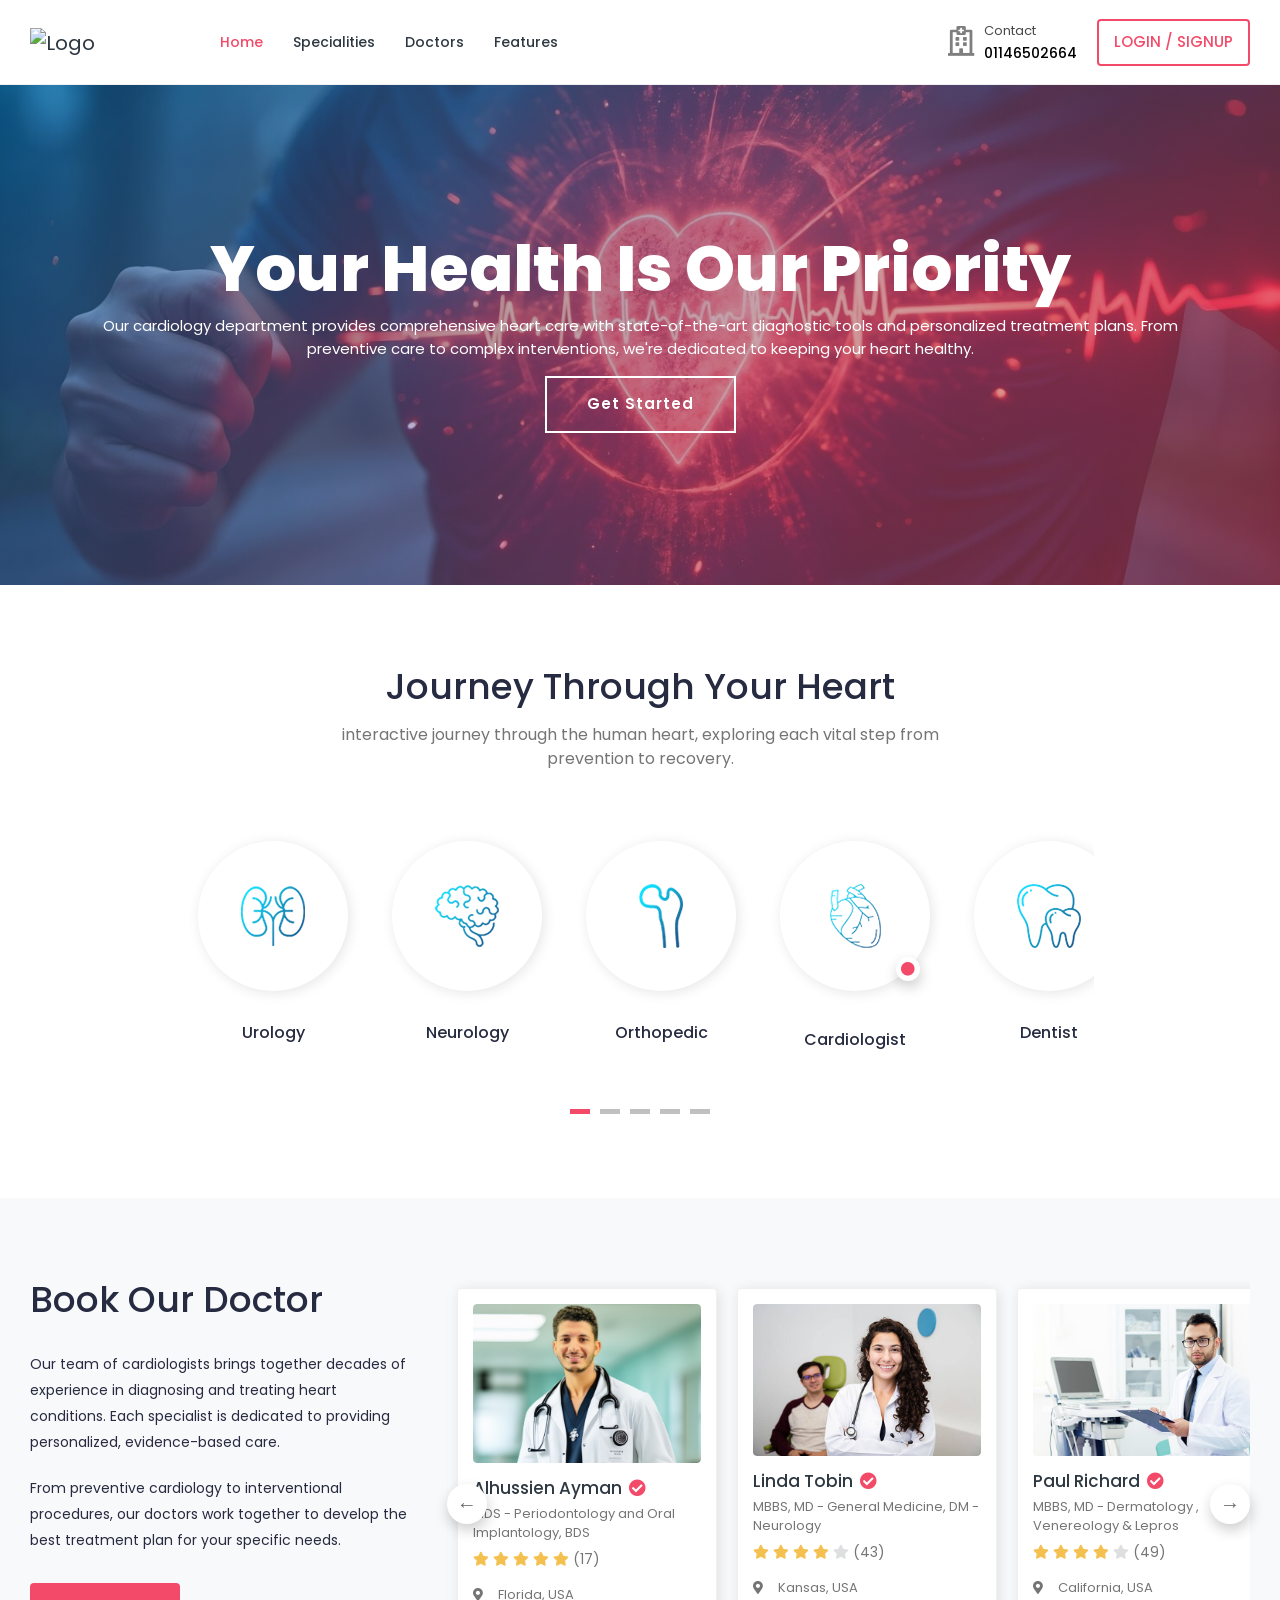
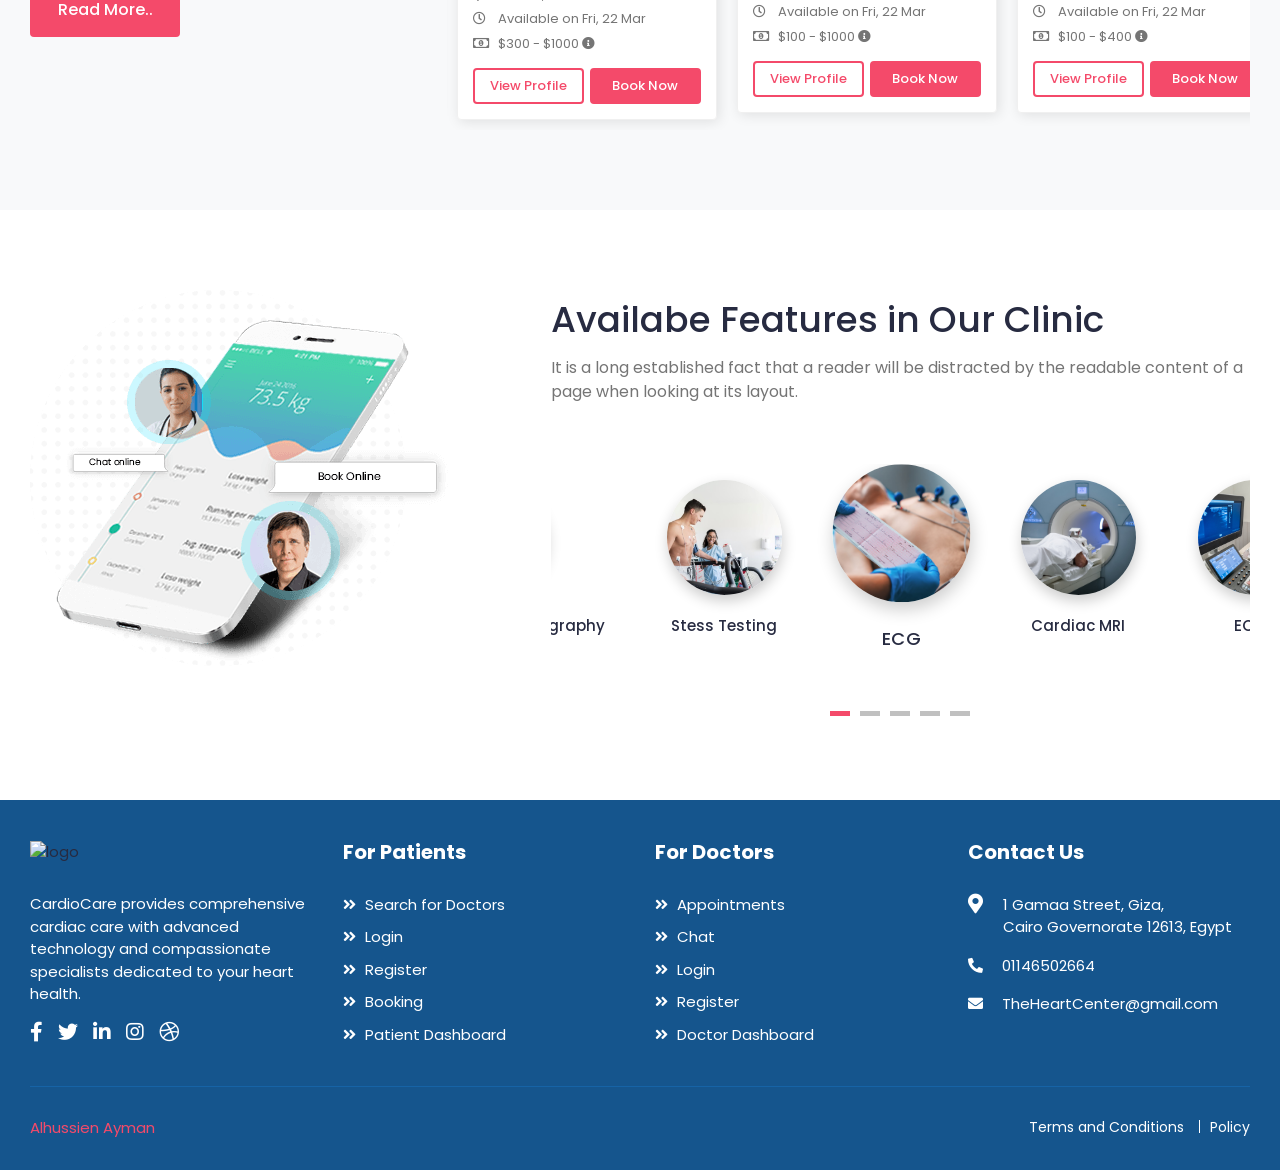
==== commit c26efbbb: "edits in the front" ====
--- a/Frontend/index.html
+++ b/Frontend/index.html
@@ -447,7 +447,7 @@
                 class="img-fluid"
                 alt="Feature"
               />
-              <p>Patient Ward</p>
+              <p>ECG</p>
             </div>
             <!-- /Slider Item -->
 
@@ -458,7 +458,7 @@
                 class="img-fluid"
                 alt="Feature"
               />
-              <p>Test Room</p>
+              <p>Cardiac MRI</p>
             </div>
             <!-- /Slider Item -->
 
@@ -469,7 +469,7 @@
                 class="img-fluid"
                 alt="Feature"
               />
-              <p>ICU</p>
+              <p>ECHO</p>
             </div>
             <!-- /Slider Item -->
 
@@ -480,7 +480,7 @@
                 class="img-fluid"
                 alt="Feature"
               />
-              <p>Laboratory</p>
+              <p>3D-Echocardiography</p>
             </div>
             <!-- /Slider Item -->
 
@@ -491,7 +491,7 @@
                 class="img-fluid"
                 alt="Feature"
               />
-              <p>Operation</p>
+              <p>Stess Testing</p>
             </div>
             <!-- /Slider Item -->
 
